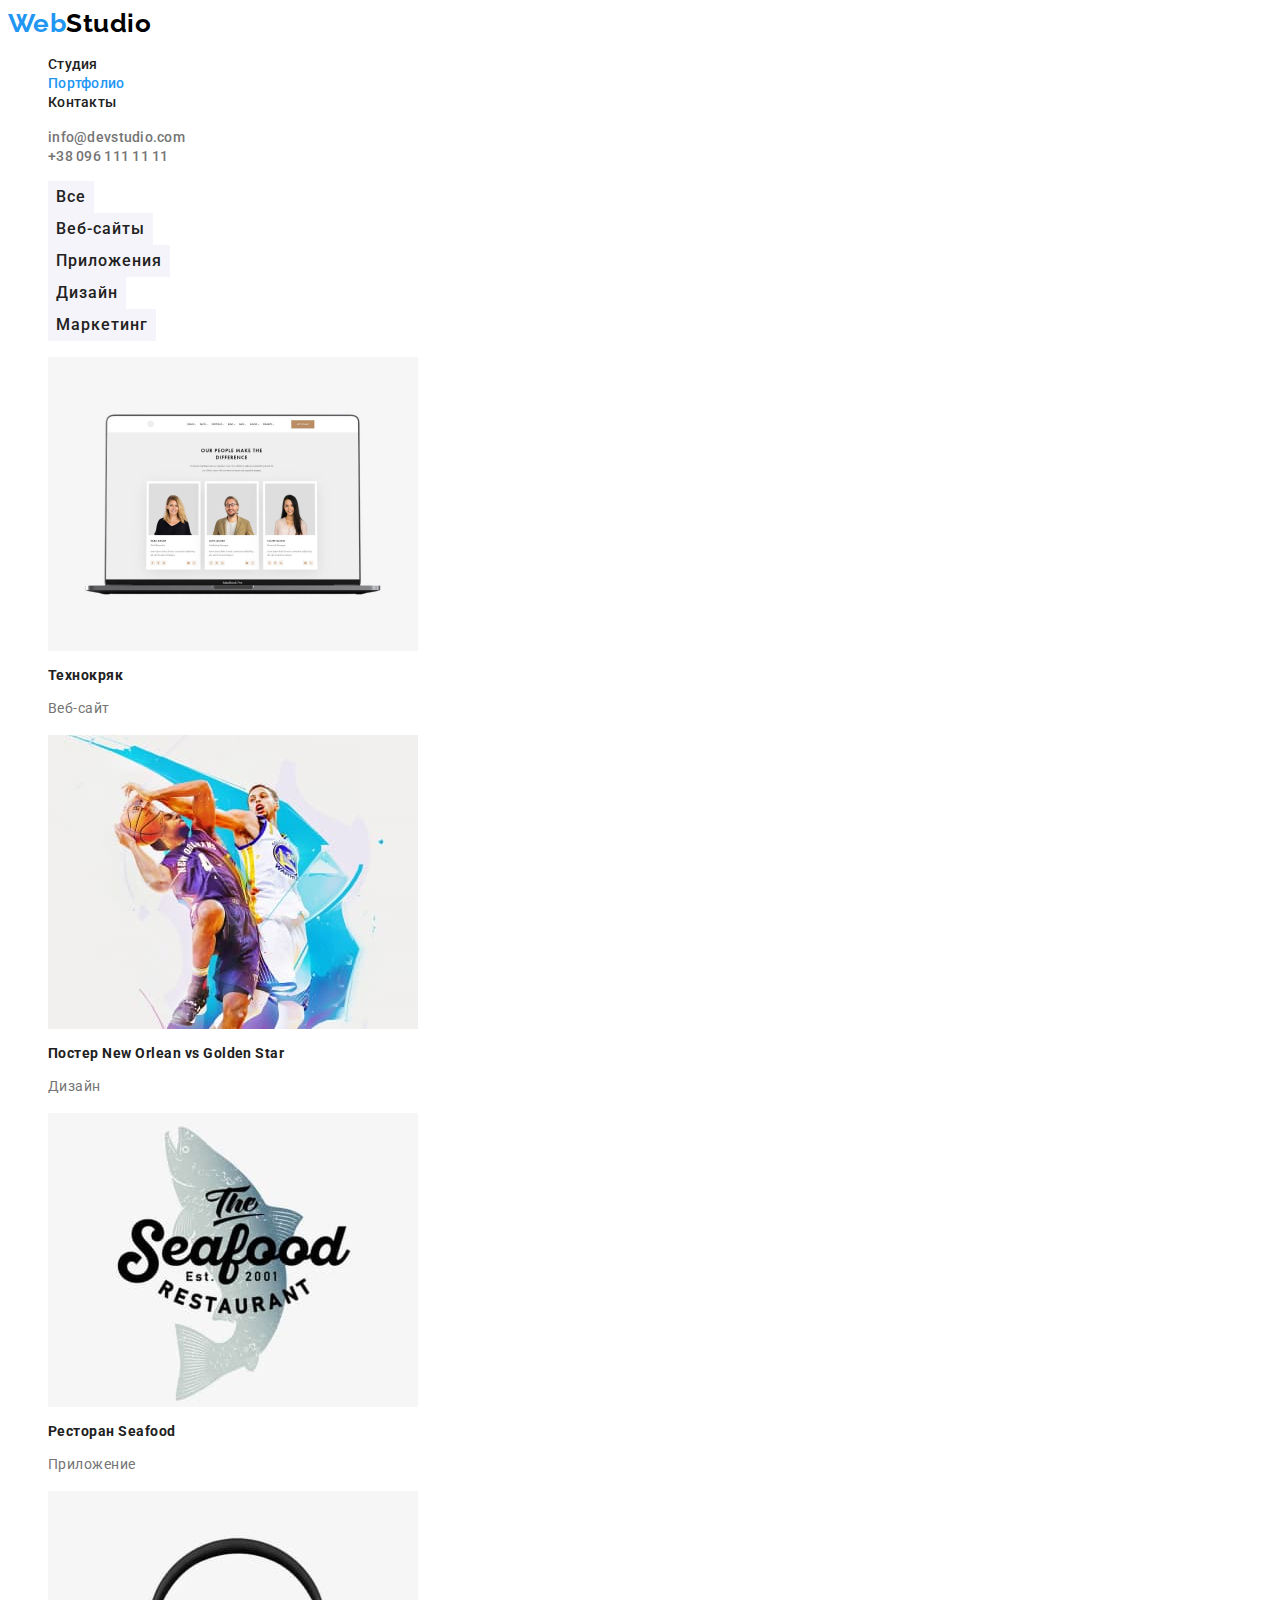
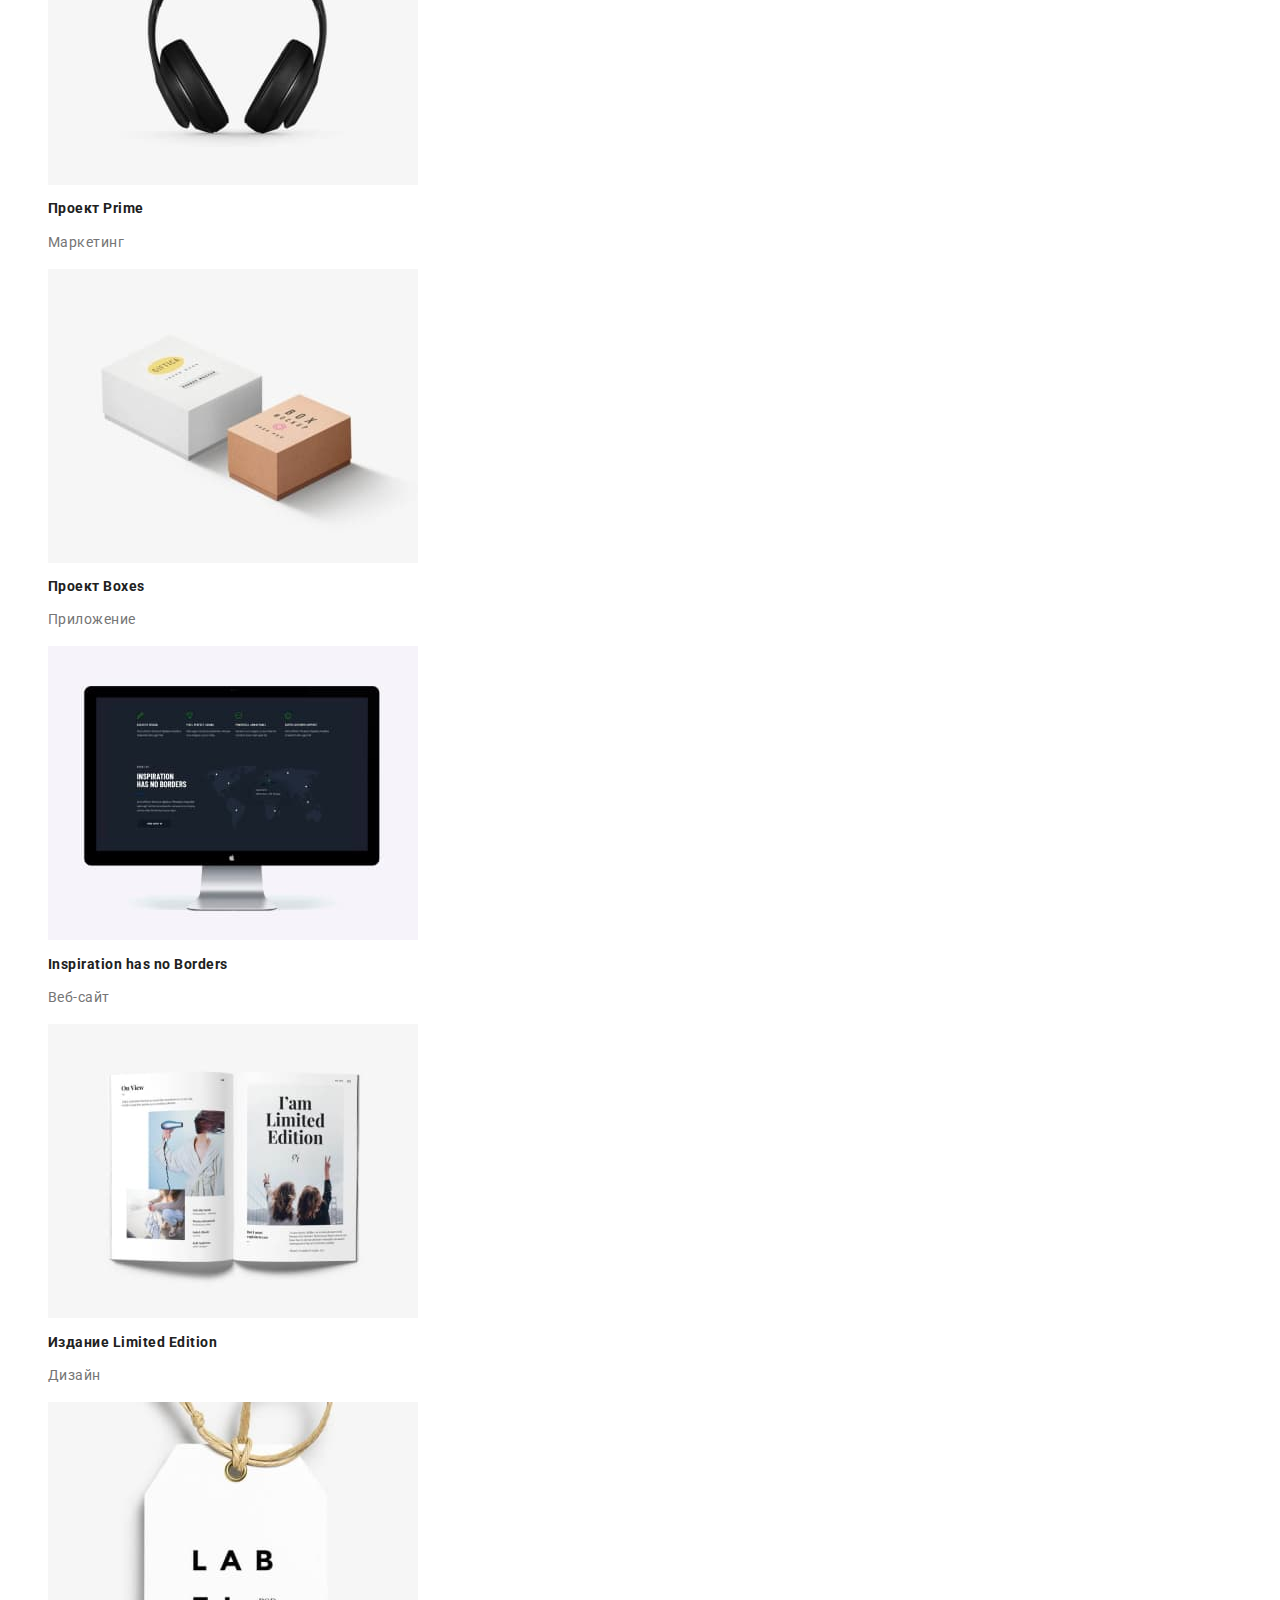
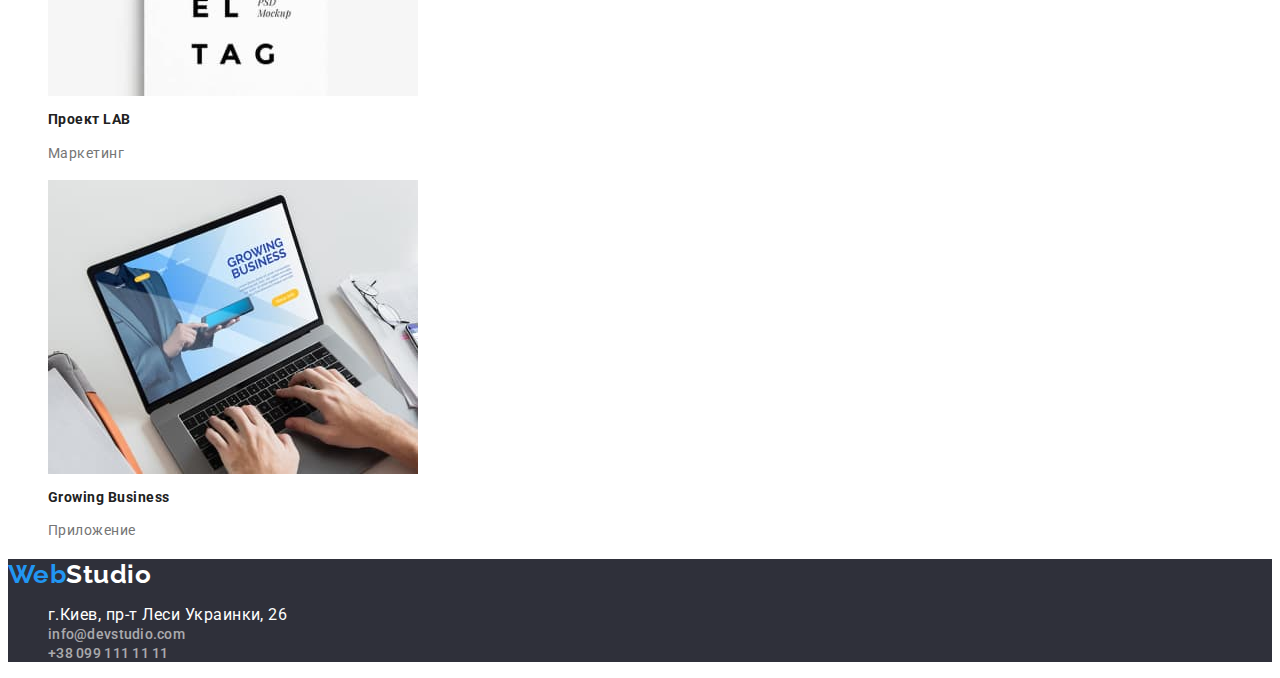
==== portfolio.html @ 6eadd0c4 "copy from hw2" ====
<!DOCTYPE html>
<html lang="en">
    <head>
        <meta charset="UTF-8">
        <meta http-equiv="X-UA-Compatible" content="IE=edge">
        <meta name="viewport" content="width=device-width, initial-scale=1.0">
        <title>Document</title>
        <link rel="preconnect" href="https://fonts.googleapis.com">
        <link rel="preconnect" href="https://fonts.gstatic.com" crossorigin>
        <link
            href="https://fonts.googleapis.com/css2?family=Raleway:wght@700&family=Roboto:wght@400;500;700;900&display=swap"
            rel="stylesheet">
        <link rel="stylesheet" href="./css/styles.css">
    </head>
    <body class="page">

        <header>
            <a href="" class="link logo"><span class="web">Web</span>Studio</a>
            <nav>
                <ul class="header-list list">
                    <li class="header-item"><a href="./index.html"
                            class="header-link link">Студия</a></li>
                    <li class="header-item"><a href="" class="header-link link
                            current-page-link">Портфолио</a></li>
                    <li class="header-item"><a href="" class="header-link link">Контакты</a></li>
                </ul>
            </nav>
            <ul class="list contacts-nav">
                <li> <a class="contacts-link link"
                        href="mailto:info@devstudio.com">info@devstudio.com</a>
                </li>
                <li><a class="contacts-link link" href="tel:+380961111111">+38
                        096
                        111 11 11</a></li>
            </ul>
        </header>
        <main>
            <section class="projects">
                <h1 class="visually-hidden">Проекты</h1>
                <ul class="list">
                    <li class="item projects-item">
                        <button type="button" class="button projects-button">Все</button></li>
                    <li class="item projects-item"><button type="button"
                            class="button projects-button">Веб-сайты</button></li>
                    <li class="item projects-item"><button type="button"
                            class="button projects-button">Приложения</button></li>
                    <li class="item projects-item"><button type="button"
                            class="button projects-button"> Дизайн</button></li>
                    <li class="item projects-item"><button type="button"
                            class="button projects-button">Маркетинг</button></li>
                </ul>
                <ul class="list">
                    <li class="item">
                        <a href="" class="link">
                            <img
                                src="./images/project1.jpg" alt="Сайт Технокряк"
                                class="projects-img" width="370">
                            <h2 class="projects-name-link section-subtitle">Технокряк</h2>
                            <p class="projects-type-link subtitle-text">Веб-сайт</p>
                        </a>

                    </li>
                    <li class="item">
                        <a href="" class="link">
                            <img
                                src="./images/project2.jpg" alt="Дизайн Постер
                                New Orlean vs
                                Golden Star"
                                class="projects-img" width="370">
                            <h2 class="projects-name-link section-subtitle">Постер
                                New Orlean vs
                                Golden Star</h2>
                            <p class="projects-type-link subtitle-text">Дизайн</p>
                        </a>
                    </li>
                    <li class="item">
                        <a href="" class="link"><img
                                src="./images/project3.jpg" alt="Ресторан
                                Seafood"
                                class="projects-img" width="370">
                            <h2 class="projects-name-link section-subtitle">Ресторан
                                Seafood</h2>
                            <p class="projects-type-link subtitle-text">Приложение</p>
                        </a>
                    </li>
                    <li class="item">
                        <a href="" class="link"><img
                                src="./images/project4.jpg" alt="Наушники,
                                проект Prime"
                                class="projects-img" width="370">
                            <h2 class="projects-name-link section-subtitle">Проект
                                Prime</h2>
                            <p class="projects-type-link subtitle-text">Маркетинг</p>
                        </a>
                    </li>
                    <li class="item">
                        <a href="" class="link"><img
                                src="./images/project5.jpg" alt="Boxes"
                                class="projects-img" width="370">
                            <h2 class="projects-name-link section-subtitle">Проект
                                Boxes</h2>
                            <p class="projects-type-link subtitle-text">Приложение</p>
                        </a>
                    </li>
                    <li class="item">
                        <a href="" class="link">
                            <img
                                src="./images/project6.jpg" alt="сайт
                                Inspiration has no
                                Borders"
                                class="projects-img" width="370">
                            <h2 class="projects-name-link section-subtitle">Inspiration
                                has no
                                Borders</h2>
                            <p class="projects-type-link subtitle-text">Веб-сайт</p>
                        </a>
                    </li>
                    <li class="item">
                        <a href="" class="link">
                            <img
                                src="./images/project7.jpg" alt="Издание Limited
                                Edition"
                                class="projects-img" width="370">
                            <h2 class="projects-name-link section-subtitle">Издание
                                Limited
                                Edition</h2>
                            <p class="projects-type-link subtitle-text">Дизайн</p>
                        </a>
                    </li>
                    <li class="item">
                        <a href="" class="link">
                            <img
                                src="./images/project8.jpg" alt="Lab El Tag mock
                                up"
                                class="projects-img" width="370">
                            <h2 class="projects-name-link section-subtitle">Проект
                                LAB</h2>
                            <p class="projects-type-link subtitle-text">Маркетинг</p>
                        </a>
                    </li>
                    <li class="item">
                        <a href="" class="link">
                            <img
                                src="./images/project9.jpg" alt="Приложение
                                Growing Business"
                                class="projects-img" width="370">
                            <h2 class="projects-name-link section-subtitle">Growing
                                Business</h2>
                            <p class="projects-type-link subtitle-text">Приложение</p>
                        </a>
                    </li>
                </ul>
            </section>
        </main>
        <footer class="footer">
            <a class="logo logo-white" href=""> <span class="web">Web</span>Studio</a>
            <address class="address">
                <ul class="list footer-list">
                    <li> г.Киев, пр-т Леси Украинки, 26</li>
                    <li><a class="contacts-link-white contacts-link link"
                            href="mailto:info@devstudio.com">info@devstudio.com</a></li>
                    <li><a class="contacts-link-white contacts-link link"
                            href="tel:+380991111111">+38
                            099 111
                            11 11</a></li>
                </ul>
            </address>
        </footer>
    </body>
</html>
---- css/styles.css ----
/* осовной цвет текста #212121;
    акцент #2196F3;
    цвет текста-2  #757575;
    белый #FFFFFF;
 */
:root {
  --primary-text-color: #212121;
  --secondary-text-color: #757575;
  --btn-color: #ffffff;
  --accent-color: #2196f3;
  --background-section-color: #2f303a;
}
.page {
  font-family: "Roboto", sans-serif;
  letter-spacing: 0.03em;

  color: var(--primary-text-color);
}
.list {
  list-style: none;
}
.link {
  text-decoration: none;
}
.visually-hidden {
  position: absolute;
  white-space: nowrap;
  width: 1px;
  height: 1px;
  overflow: hidden;
  border: 0;
  padding: 0;
  clip: rect(0 0 0 0);
  clip-path: inset(50%);
  margin: -1px;
}
/* Logo */
.logo {
  color: #000000;
  font-family: Raleway, sans-serif;
  font-weight: 700;
  font-size: 26px;
}
.web {
  color: var(--accent-color);
}
/* Site Nav */

.header-link {
  color: var(--primary-text-color);
  font-weight: 500;
  font-size: 14px;
  line-height: 1.14;
  letter-spacing: 0.02em;
}
.header-link:hover,
.header-link:focus {
  color: var(--accent-color);
}
/* Contacts Nav */
.contacts-link {
  color: var(--secondary-text-color);
  font-weight: 500;
  font-size: 14px;
  line-height: 1.14;
  letter-spacing: 0.02em;
}
.contacts-link:hover,
.contacts-link:focus {
  color: var(--accent-color);
}
/* Hero */
.hero {
  background-color: var(--background-section-color);
}
.hero-title {
  color: #ffffff;

  font-weight: 900;
  font-size: 44px;
  line-height: 1.36;
  text-align: center;
  letter-spacing: 0.06em;
  text-transform: uppercase;
}
.button {
  color: var(--btn-color);
  background-color: var(--accent-color);
  border-color: transparent;

  font-family: inherit;
  font-weight: 700;
  font-size: 16px;
  line-height: 1.87;
  letter-spacing: 0.06em;

  cursor: pointer;
}
/* section */
.section-title {
  font-weight: 700;
  font-size: 36px;
  line-height: 1.16;
}
.section-subtitle {
  font-weight: 700;
  font-size: 14px;
  line-height: 1.16;
}
.subtitle-text {
  font-size: 14px;
  line-height: 1.71;
  color: var(--secondary-text-color);
}

/* FEATURES */

/* ADVANTAGES */
.advantages-descr {
  text-transform: uppercase;
}

/* TEAM */

.team {
  background-color: #f5f4fa;
}

/* Footer */
.footer {
  background-color: var(--background-section-color);
  color: #ffffff;
}
.logo-white {
  color: #ffffff;
  text-decoration: none;
}
.address {
  font-style: normal;
}
.contacts-link-white {
  color: rgba(255, 255, 255, 0.6);
}
/* Projects */
.current-page-link {
  color: var(--accent-color);
}
.projects-button {
  background-color: #f5f4fa;
  color: var(--primary-text-color);
  font-weight: 500;
  line-height: 1.63;
}
.projects-button:hover,
.projects-button:focus {
  background-color: var(--accent-color);
  color: var(--btn-color);
}
.projects-name-link {
  color: var(--primary-text-color);
}
.projects-name-link:hover,
.projects-name-link:focus {
  color: var(--accent-color);
}
.projects-type-link {
  color: var(--secondary-text-color);
}
.projects-type-link:hover,
.projects-type-link:focus {
  color: var(--accent-color);
}
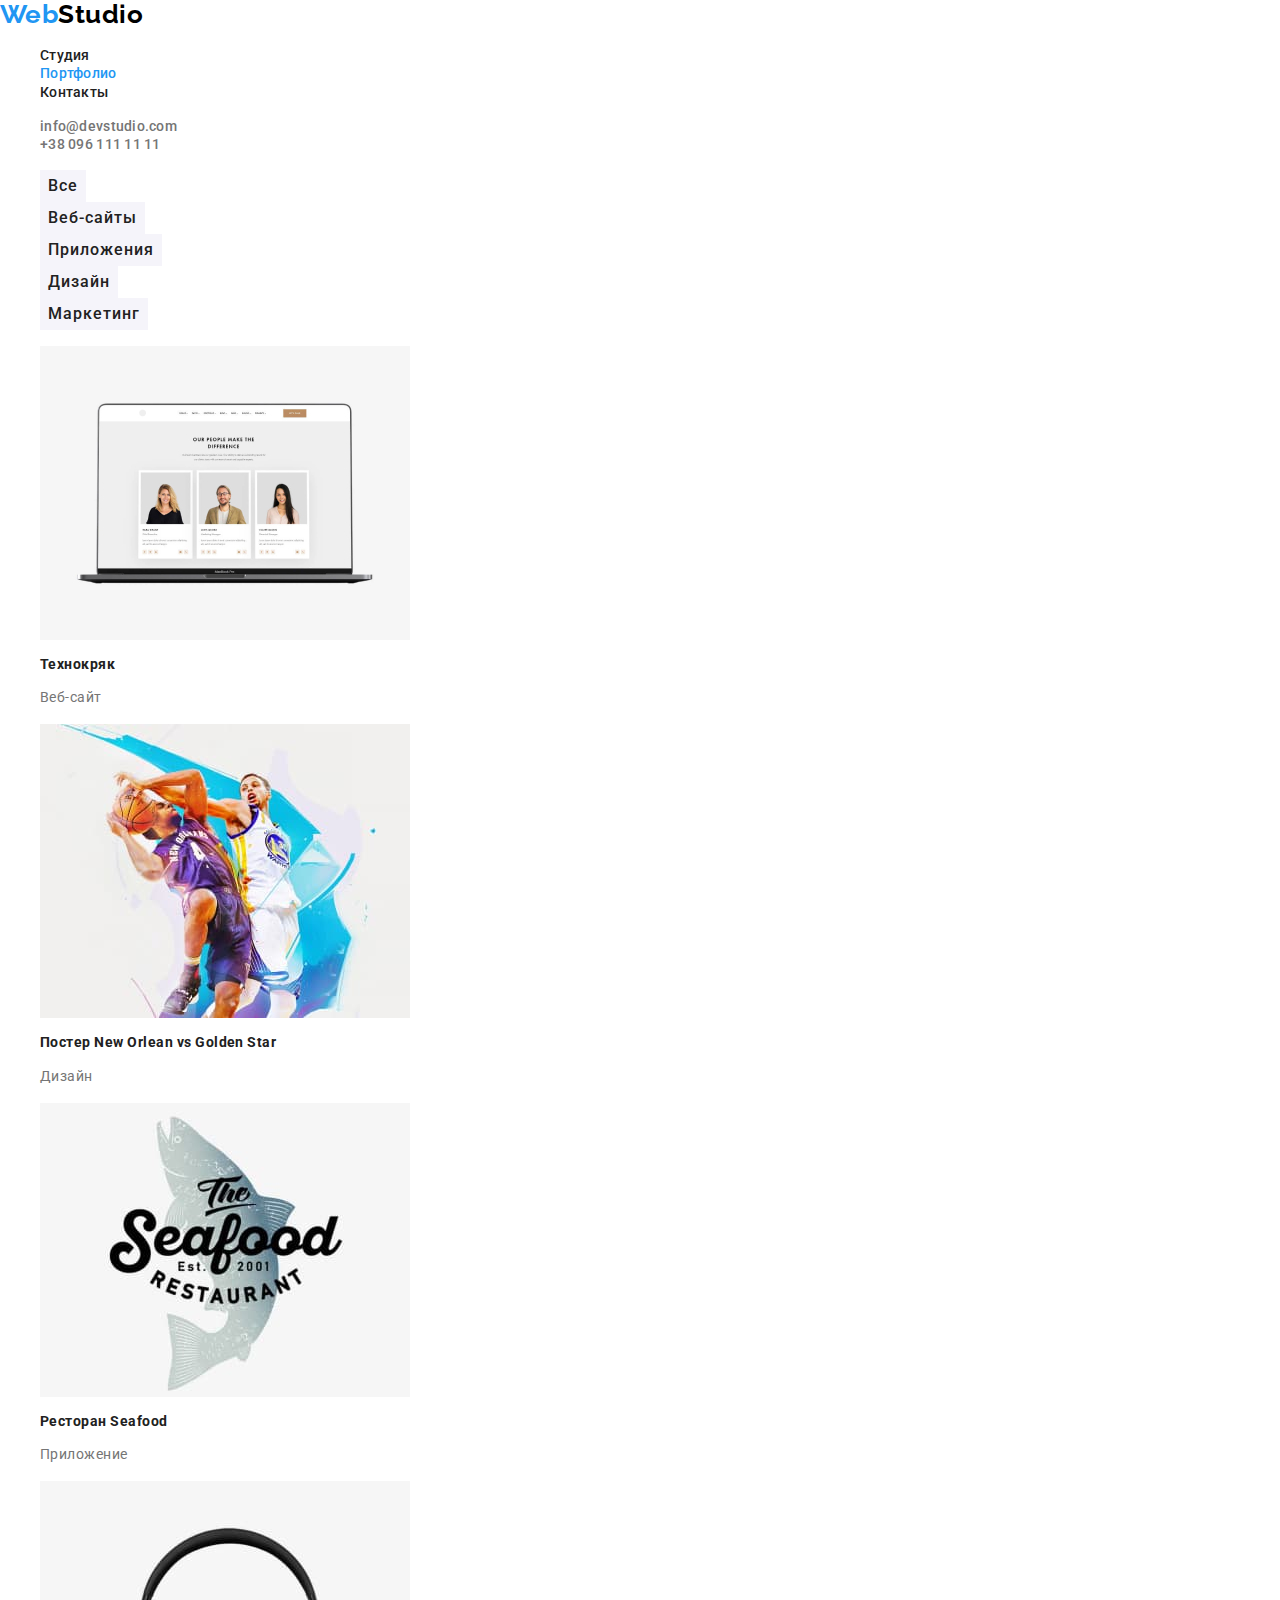
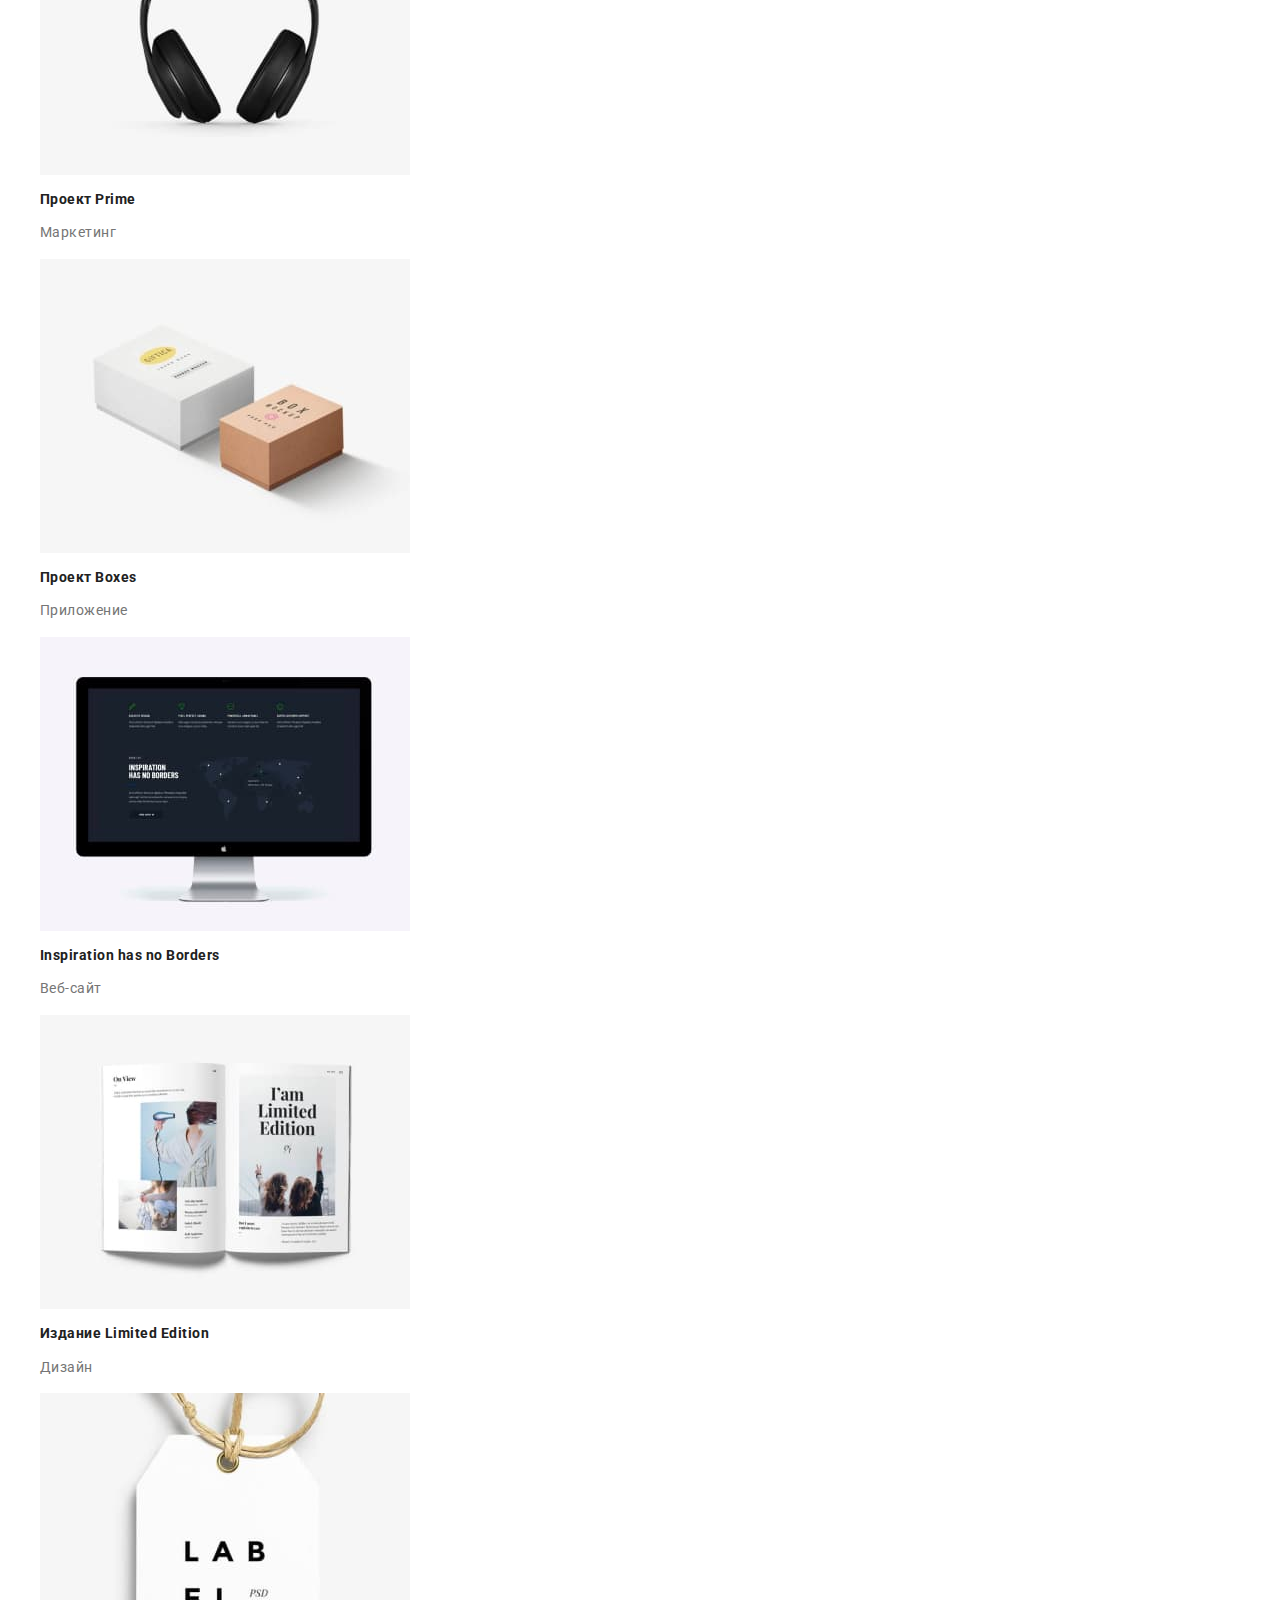
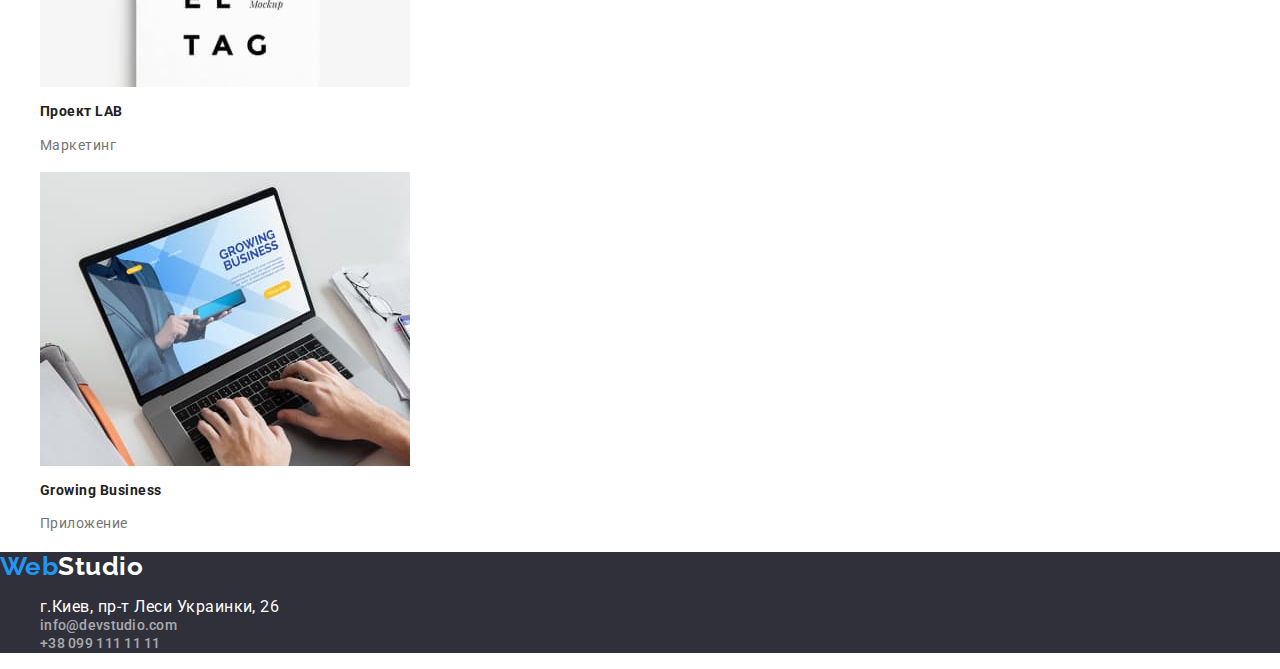
==== commit 0859cd71: "modern-normalize added" ====
--- a/portfolio.html
+++ b/portfolio.html
@@ -10,6 +10,8 @@
         <link
             href="https://fonts.googleapis.com/css2?family=Raleway:wght@700&family=Roboto:wght@400;500;700;900&display=swap"
             rel="stylesheet">
+        <link rel="stylesheet"
+            href="https://cdnjs.cloudflare.com/ajax/libs/modern-normalize/1.1.0/modern-normalize.min.css">
         <link rel="stylesheet" href="./css/styles.css">
     </head>
     <body class="page">
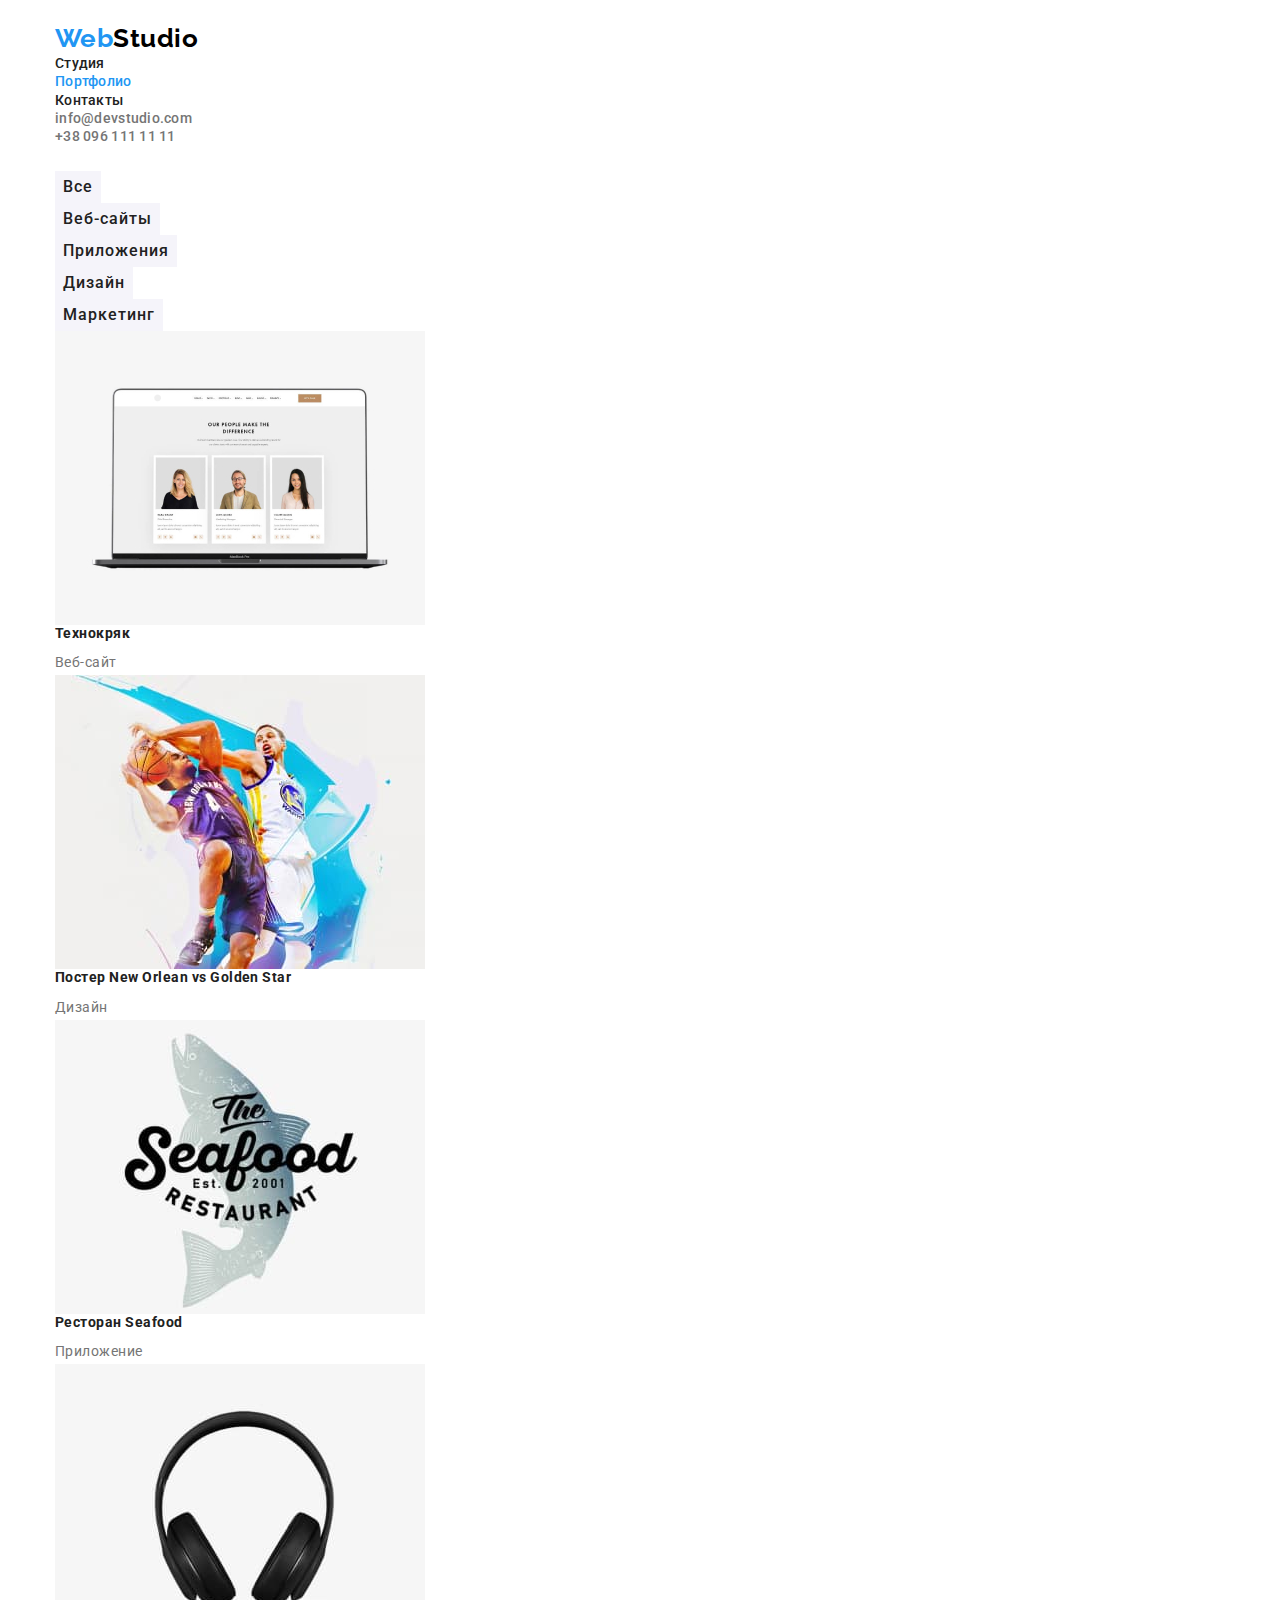
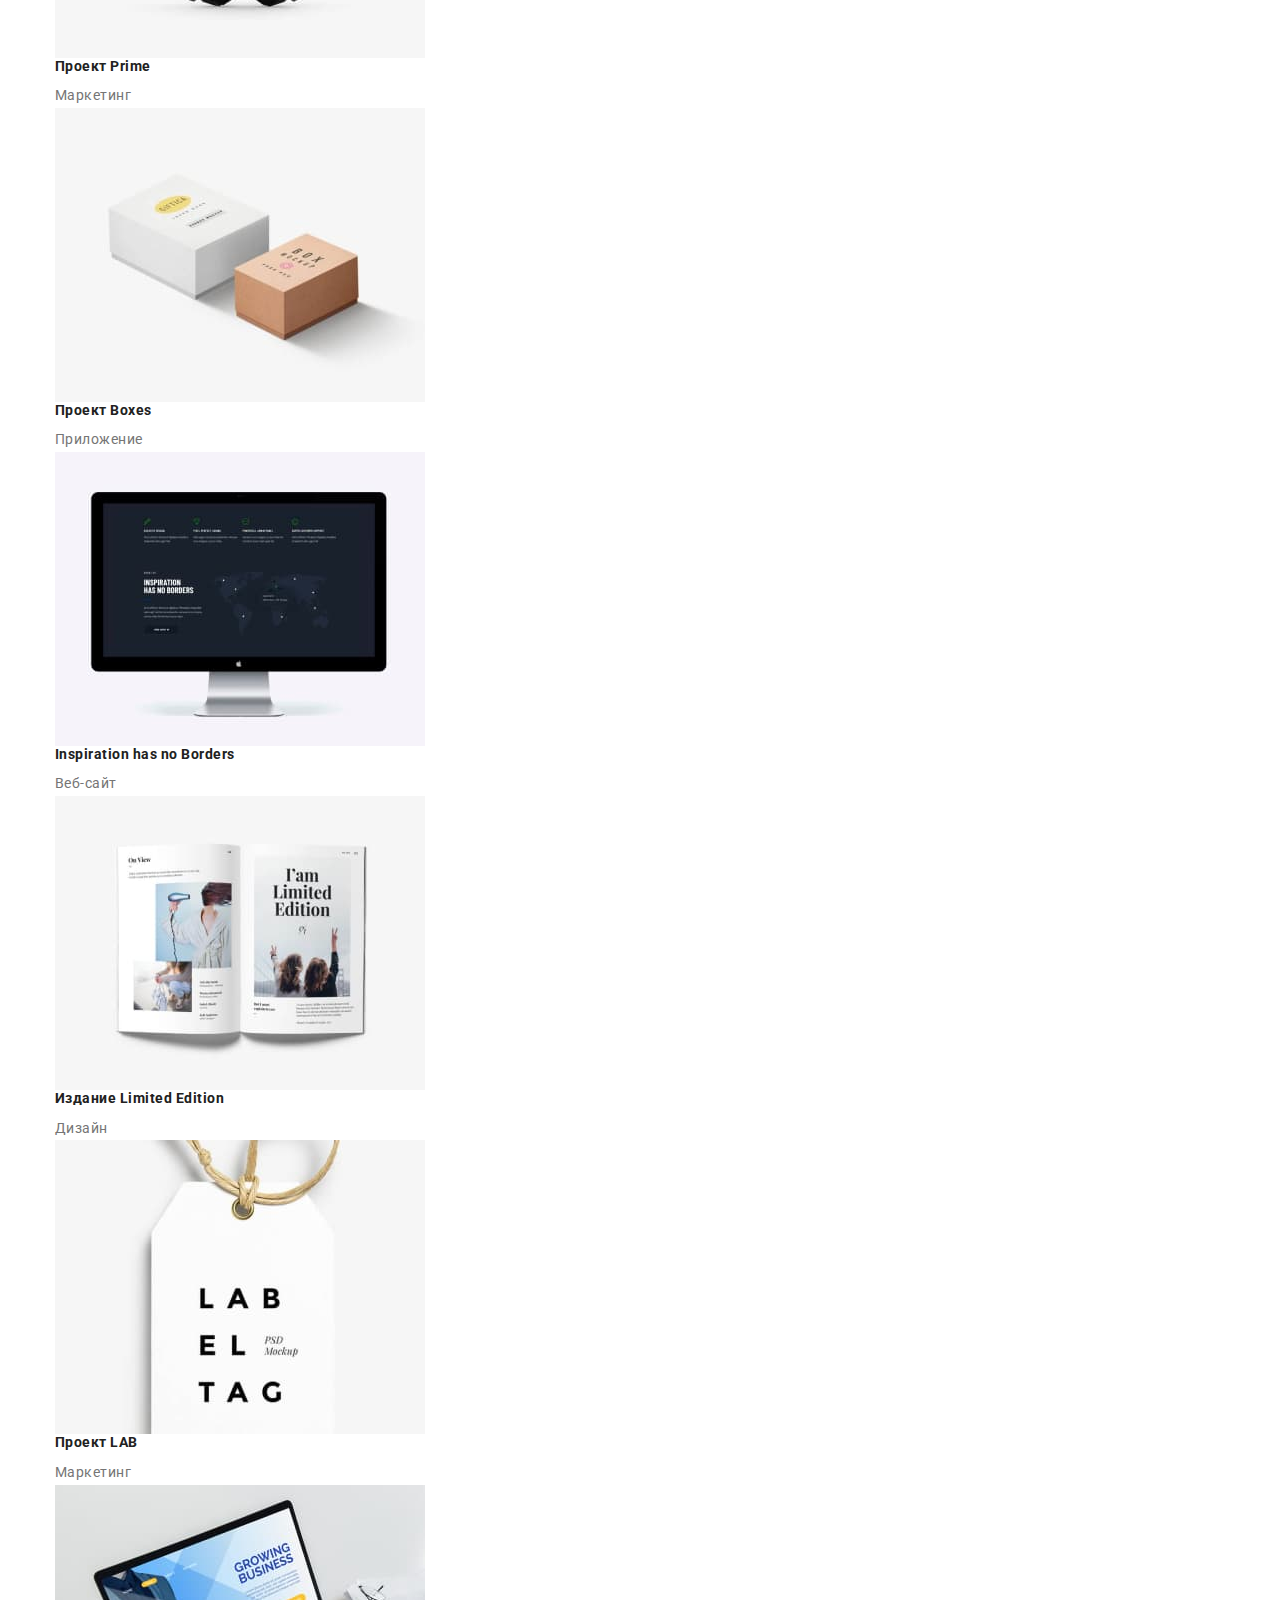
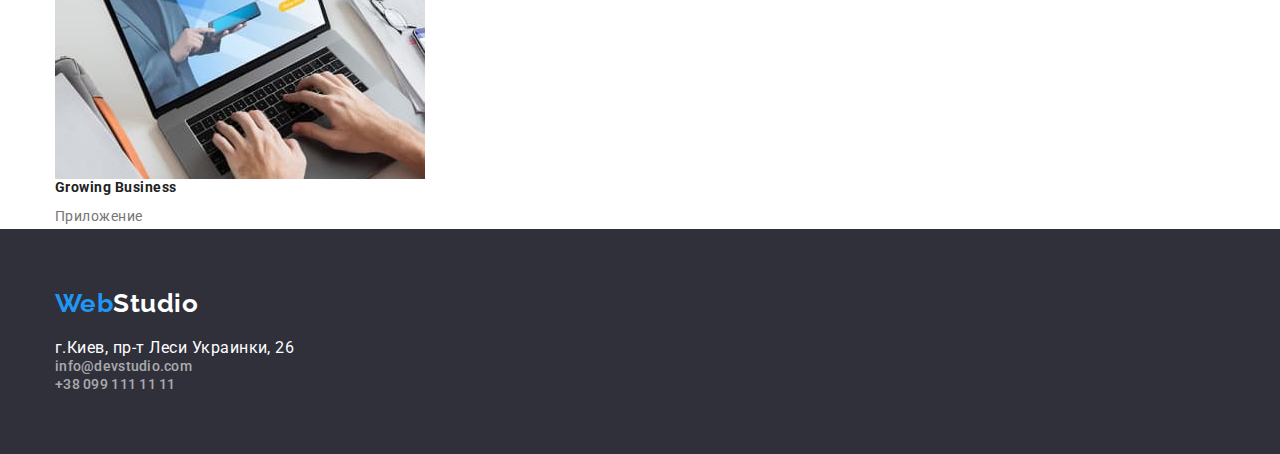
==== commit 3b3cc72c: "margins and paddings added" ====
--- a/portfolio.html
+++ b/portfolio.html
@@ -16,157 +16,170 @@
     </head>
     <body class="page">
 
-        <header>
-            <a href="" class="link logo"><span class="web">Web</span>Studio</a>
-            <nav>
-                <ul class="header-list list">
-                    <li class="header-item"><a href="./index.html"
-                            class="header-link link">Студия</a></li>
-                    <li class="header-item"><a href="" class="header-link link
-                            current-page-link">Портфолио</a></li>
-                    <li class="header-item"><a href="" class="header-link link">Контакты</a></li>
+        <header class="header">
+            <div class="container">
+                <a href="" class="link logo"><span class="web">Web</span>Studio</a>
+                <nav>
+                    <ul class="header-list list">
+                        <li class="header-item"><a href="./index.html"
+                                class="header-link link">Студия</a></li>
+                        <li class="header-item"><a href="" class="header-link
+                                link
+                                current-page-link">Портфолио</a></li>
+                        <li class="header-item"><a href="" class="header-link
+                                link">Контакты</a></li>
+                    </ul>
+                </nav>
+                <ul class="list contacts-nav">
+                    <li> <a class="contacts-link link"
+                            href="mailto:info@devstudio.com">info@devstudio.com</a>
+                    </li>
+                    <li><a class="contacts-link link" href="tel:+380961111111">+38
+                            096
+                            111 11 11</a></li>
                 </ul>
-            </nav>
-            <ul class="list contacts-nav">
-                <li> <a class="contacts-link link"
-                        href="mailto:info@devstudio.com">info@devstudio.com</a>
-                </li>
-                <li><a class="contacts-link link" href="tel:+380961111111">+38
-                        096
-                        111 11 11</a></li>
-            </ul>
+            </div>
         </header>
         <main>
             <section class="projects">
-                <h1 class="visually-hidden">Проекты</h1>
-                <ul class="list">
-                    <li class="item projects-item">
-                        <button type="button" class="button projects-button">Все</button></li>
-                    <li class="item projects-item"><button type="button"
-                            class="button projects-button">Веб-сайты</button></li>
-                    <li class="item projects-item"><button type="button"
-                            class="button projects-button">Приложения</button></li>
-                    <li class="item projects-item"><button type="button"
-                            class="button projects-button"> Дизайн</button></li>
-                    <li class="item projects-item"><button type="button"
-                            class="button projects-button">Маркетинг</button></li>
-                </ul>
-                <ul class="list">
-                    <li class="item">
-                        <a href="" class="link">
-                            <img
-                                src="./images/project1.jpg" alt="Сайт Технокряк"
-                                class="projects-img" width="370">
-                            <h2 class="projects-name-link section-subtitle">Технокряк</h2>
-                            <p class="projects-type-link subtitle-text">Веб-сайт</p>
-                        </a>
+                <div class="container">
+                    <h1 class="visually-hidden">Проекты</h1>
+                    <ul class="list">
+                        <li class="item projects-item">
+                            <button type="button" class="button
+                                projects-button">Все</button></li>
+                        <li class="item projects-item"><button type="button"
+                                class="button projects-button">Веб-сайты</button></li>
+                        <li class="item projects-item"><button type="button"
+                                class="button projects-button">Приложения</button></li>
+                        <li class="item projects-item"><button type="button"
+                                class="button projects-button"> Дизайн</button></li>
+                        <li class="item projects-item"><button type="button"
+                                class="button projects-button">Маркетинг</button></li>
+                    </ul>
+                    <ul class="list">
+                        <li class="item">
+                            <a href="" class="link">
+                                <img
+                                    src="./images/project1.jpg" alt="Сайт
+                                    Технокряк"
+                                    class="projects-img" width="370">
+                                <h2 class="projects-name-link section-subtitle">Технокряк</h2>
+                                <p class="projects-type-link subtitle-text">Веб-сайт</p>
+                            </a>
 
-                    </li>
-                    <li class="item">
-                        <a href="" class="link">
-                            <img
-                                src="./images/project2.jpg" alt="Дизайн Постер
-                                New Orlean vs
-                                Golden Star"
-                                class="projects-img" width="370">
-                            <h2 class="projects-name-link section-subtitle">Постер
-                                New Orlean vs
-                                Golden Star</h2>
-                            <p class="projects-type-link subtitle-text">Дизайн</p>
-                        </a>
-                    </li>
-                    <li class="item">
-                        <a href="" class="link"><img
-                                src="./images/project3.jpg" alt="Ресторан
-                                Seafood"
-                                class="projects-img" width="370">
-                            <h2 class="projects-name-link section-subtitle">Ресторан
-                                Seafood</h2>
-                            <p class="projects-type-link subtitle-text">Приложение</p>
-                        </a>
-                    </li>
-                    <li class="item">
-                        <a href="" class="link"><img
-                                src="./images/project4.jpg" alt="Наушники,
-                                проект Prime"
-                                class="projects-img" width="370">
-                            <h2 class="projects-name-link section-subtitle">Проект
-                                Prime</h2>
-                            <p class="projects-type-link subtitle-text">Маркетинг</p>
-                        </a>
-                    </li>
-                    <li class="item">
-                        <a href="" class="link"><img
-                                src="./images/project5.jpg" alt="Boxes"
-                                class="projects-img" width="370">
-                            <h2 class="projects-name-link section-subtitle">Проект
-                                Boxes</h2>
-                            <p class="projects-type-link subtitle-text">Приложение</p>
-                        </a>
-                    </li>
-                    <li class="item">
-                        <a href="" class="link">
-                            <img
-                                src="./images/project6.jpg" alt="сайт
-                                Inspiration has no
-                                Borders"
-                                class="projects-img" width="370">
-                            <h2 class="projects-name-link section-subtitle">Inspiration
-                                has no
-                                Borders</h2>
-                            <p class="projects-type-link subtitle-text">Веб-сайт</p>
-                        </a>
-                    </li>
-                    <li class="item">
-                        <a href="" class="link">
-                            <img
-                                src="./images/project7.jpg" alt="Издание Limited
-                                Edition"
-                                class="projects-img" width="370">
-                            <h2 class="projects-name-link section-subtitle">Издание
-                                Limited
-                                Edition</h2>
-                            <p class="projects-type-link subtitle-text">Дизайн</p>
-                        </a>
-                    </li>
-                    <li class="item">
-                        <a href="" class="link">
-                            <img
-                                src="./images/project8.jpg" alt="Lab El Tag mock
-                                up"
-                                class="projects-img" width="370">
-                            <h2 class="projects-name-link section-subtitle">Проект
-                                LAB</h2>
-                            <p class="projects-type-link subtitle-text">Маркетинг</p>
-                        </a>
-                    </li>
-                    <li class="item">
-                        <a href="" class="link">
-                            <img
-                                src="./images/project9.jpg" alt="Приложение
-                                Growing Business"
-                                class="projects-img" width="370">
-                            <h2 class="projects-name-link section-subtitle">Growing
-                                Business</h2>
-                            <p class="projects-type-link subtitle-text">Приложение</p>
-                        </a>
-                    </li>
-                </ul>
+                        </li>
+                        <li class="item">
+                            <a href="" class="link">
+                                <img
+                                    src="./images/project2.jpg" alt="Дизайн
+                                    Постер
+                                    New Orlean vs
+                                    Golden Star"
+                                    class="projects-img" width="370">
+                                <h2 class="projects-name-link section-subtitle">Постер
+                                    New Orlean vs
+                                    Golden Star</h2>
+                                <p class="projects-type-link subtitle-text">Дизайн</p>
+                            </a>
+                        </li>
+                        <li class="item">
+                            <a href="" class="link"><img
+                                    src="./images/project3.jpg" alt="Ресторан
+                                    Seafood"
+                                    class="projects-img" width="370">
+                                <h2 class="projects-name-link section-subtitle">Ресторан
+                                    Seafood</h2>
+                                <p class="projects-type-link subtitle-text">Приложение</p>
+                            </a>
+                        </li>
+                        <li class="item">
+                            <a href="" class="link"><img
+                                    src="./images/project4.jpg" alt="Наушники,
+                                    проект Prime"
+                                    class="projects-img" width="370">
+                                <h2 class="projects-name-link section-subtitle">Проект
+                                    Prime</h2>
+                                <p class="projects-type-link subtitle-text">Маркетинг</p>
+                            </a>
+                        </li>
+                        <li class="item">
+                            <a href="" class="link"><img
+                                    src="./images/project5.jpg" alt="Boxes"
+                                    class="projects-img" width="370">
+                                <h2 class="projects-name-link section-subtitle">Проект
+                                    Boxes</h2>
+                                <p class="projects-type-link subtitle-text">Приложение</p>
+                            </a>
+                        </li>
+                        <li class="item">
+                            <a href="" class="link">
+                                <img
+                                    src="./images/project6.jpg" alt="сайт
+                                    Inspiration has no
+                                    Borders"
+                                    class="projects-img" width="370">
+                                <h2 class="projects-name-link section-subtitle">Inspiration
+                                    has no
+                                    Borders</h2>
+                                <p class="projects-type-link subtitle-text">Веб-сайт</p>
+                            </a>
+                        </li>
+                        <li class="item">
+                            <a href="" class="link">
+                                <img
+                                    src="./images/project7.jpg" alt="Издание
+                                    Limited
+                                    Edition"
+                                    class="projects-img" width="370">
+                                <h2 class="projects-name-link section-subtitle">Издание
+                                    Limited
+                                    Edition</h2>
+                                <p class="projects-type-link subtitle-text">Дизайн</p>
+                            </a>
+                        </li>
+                        <li class="item">
+                            <a href="" class="link">
+                                <img
+                                    src="./images/project8.jpg" alt="Lab El Tag
+                                    mock
+                                    up"
+                                    class="projects-img" width="370">
+                                <h2 class="projects-name-link section-subtitle">Проект
+                                    LAB</h2>
+                                <p class="projects-type-link subtitle-text">Маркетинг</p>
+                            </a>
+                        </li>
+                        <li class="item">
+                            <a href="" class="link">
+                                <img
+                                    src="./images/project9.jpg" alt="Приложение
+                                    Growing Business"
+                                    class="projects-img" width="370">
+                                <h2 class="projects-name-link section-subtitle">Growing
+                                    Business</h2>
+                                <p class="projects-type-link subtitle-text">Приложение</p>
+                            </a>
+                        </li>
+                    </ul>
+                </div>
             </section>
         </main>
         <footer class="footer">
-            <a class="logo logo-white" href=""> <span class="web">Web</span>Studio</a>
-            <address class="address">
-                <ul class="list footer-list">
-                    <li> г.Киев, пр-т Леси Украинки, 26</li>
-                    <li><a class="contacts-link-white contacts-link link"
-                            href="mailto:info@devstudio.com">info@devstudio.com</a></li>
-                    <li><a class="contacts-link-white contacts-link link"
-                            href="tel:+380991111111">+38
-                            099 111
-                            11 11</a></li>
-                </ul>
-            </address>
+            <div class="container">
+                <a class="logo logo-white" href=""> <span class="web">Web</span>Studio</a>
+                <address class="address">
+                    <ul class="list footer-list">
+                        <li> г.Киев, пр-т Леси Украинки, 26</li>
+                        <li><a class="contacts-link-white contacts-link link"
+                                href="mailto:info@devstudio.com">info@devstudio.com</a></li>
+                        <li><a class="contacts-link-white contacts-link link"
+                                href="tel:+380991111111">+38
+                                099 111
+                                11 11</a></li>
+                    </ul>
+                </address>
+            </div>
         </footer>
     </body>
 </html>--- a/css/styles.css
+++ b/css/styles.css
@@ -16,6 +16,29 @@
 
   color: var(--primary-text-color);
 }
+p,
+h1,
+h2,
+h3,
+h4,
+h5,
+h6 {
+  margin: 0;
+}
+ul {
+  margin: 0;
+  padding: 0;
+}
+img {
+  display: block;
+}
+.container {
+  width: 1200px;
+  padding-right: 15px;
+  padding-left: 15px;
+  margin: 0 auto;
+  /* outline: 2px solid tomato; */
+}
 .list {
   list-style: none;
 }
@@ -34,12 +57,19 @@
   clip-path: inset(50%);
   margin: -1px;
 }
+/* HEADER */
+.header {
+  padding-top: 24px;
+  padding-bottom: 25px;
+}
 /* Logo */
 .logo {
   color: #000000;
   font-family: Raleway, sans-serif;
   font-weight: 700;
   font-size: 26px;
+
+  /* padding-left: 215px; */
 }
 .web {
   color: var(--accent-color);
@@ -72,6 +102,10 @@
 /* Hero */
 .hero {
   background-color: var(--background-section-color);
+  text-align: center;
+
+  padding-top: 200px;
+  padding-bottom: 200px;
 }
 .hero-title {
   color: #ffffff;
@@ -82,6 +116,8 @@
   text-align: center;
   letter-spacing: 0.06em;
   text-transform: uppercase;
+
+  margin-bottom: 30px;
 }
 .button {
   color: var(--btn-color);
@@ -97,6 +133,9 @@
   cursor: pointer;
 }
 /* section */
+.section {
+  padding-bottom: 94px;
+}
 .section-title {
   font-weight: 700;
   font-size: 36px;
@@ -106,6 +145,7 @@
   font-weight: 700;
   font-size: 14px;
   line-height: 1.16;
+  padding-bottom: 10px;
 }
 .subtitle-text {
   font-size: 14px;
@@ -114,8 +154,14 @@
 }
 
 /* FEATURES */
+.features-title {
+  margin-bottom: 50px;
+}
 
 /* ADVANTAGES */
+.advantages {
+  padding-top: 94px;
+}
 .advantages-descr {
   text-transform: uppercase;
 }
@@ -125,21 +171,41 @@
 .team {
   background-color: #f5f4fa;
 }
+.team-title {
+  padding-top: 94px;
+  padding-bottom: 50px;
+}
+.team-container {
+  background-color: #fff;
+  width: 270px;
+  padding-top: 30px;
+  padding-bottom: 30px;
+}
 
 /* Footer */
 .footer {
+  padding-top: 60px;
+  padding-bottom: 60px;
   background-color: var(--background-section-color);
   color: #ffffff;
 }
 .logo-white {
+  display: inline-block;
   color: #ffffff;
   text-decoration: none;
+
+  margin-bottom: 20px;
 }
 .address {
   font-style: normal;
 }
+.address-item {
+  padding-bottom: 9px;
+}
 .contacts-link-white {
   color: rgba(255, 255, 255, 0.6);
+
+  padding-bottom: 9px;
 }
 /* Projects */
 .current-page-link {
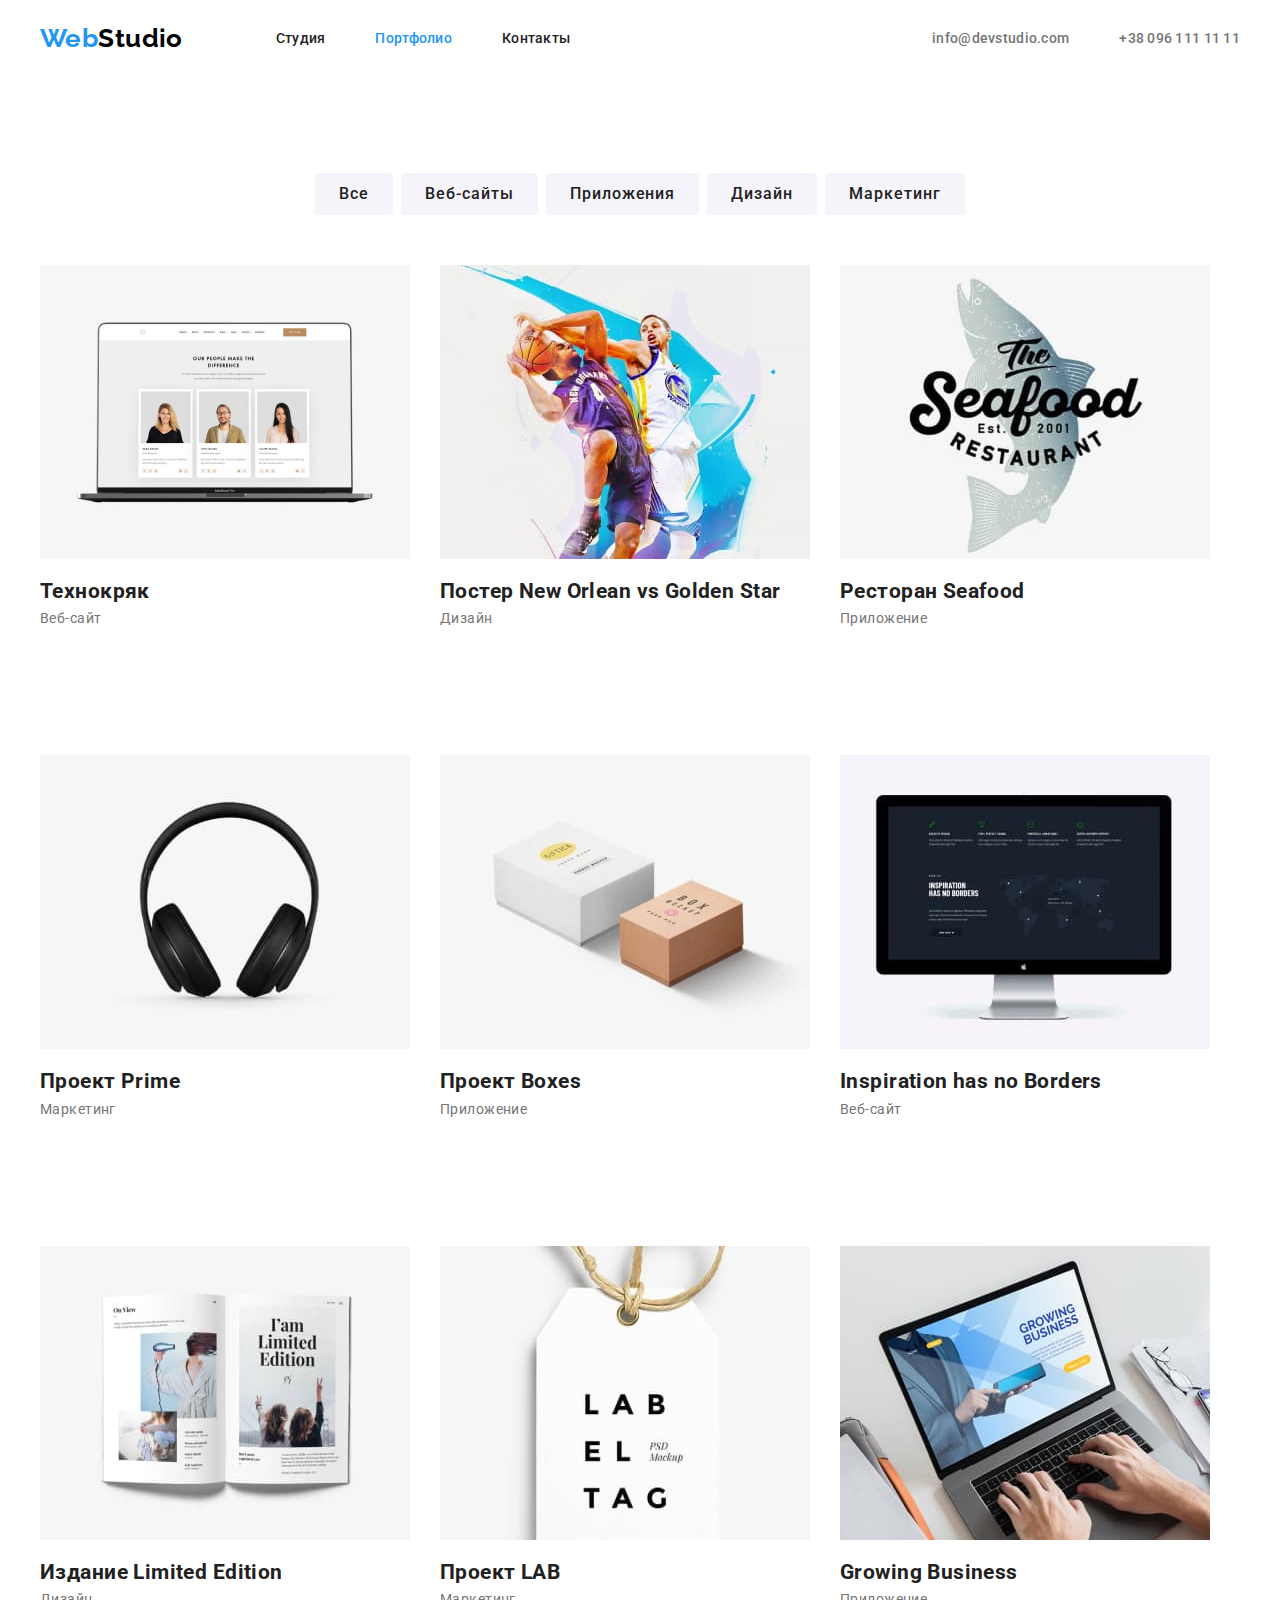
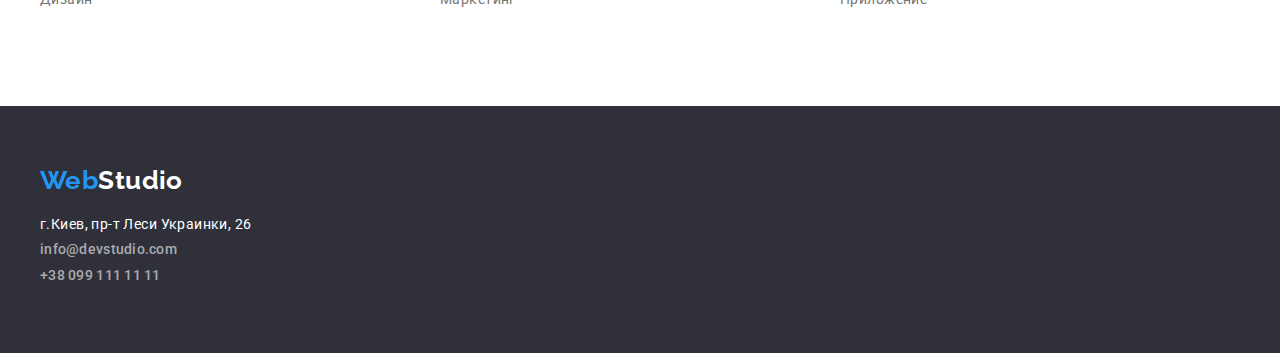
==== commit 36c23aea: "portfolio finished" ====
--- a/portfolio.html
+++ b/portfolio.html
@@ -5,36 +5,36 @@
         <meta http-equiv="X-UA-Compatible" content="IE=edge">
         <meta name="viewport" content="width=device-width, initial-scale=1.0">
         <title>Document</title>
+        <link rel="stylesheet"
+            href="https://cdnjs.cloudflare.com/ajax/libs/modern-normalize/1.1.0/modern-normalize.min.css">
         <link rel="preconnect" href="https://fonts.googleapis.com">
         <link rel="preconnect" href="https://fonts.gstatic.com" crossorigin>
         <link
             href="https://fonts.googleapis.com/css2?family=Raleway:wght@700&family=Roboto:wght@400;500;700;900&display=swap"
             rel="stylesheet">
-        <link rel="stylesheet"
-            href="https://cdnjs.cloudflare.com/ajax/libs/modern-normalize/1.1.0/modern-normalize.min.css">
         <link rel="stylesheet" href="./css/styles.css">
     </head>
     <body class="page">
 
         <header class="header">
-            <div class="container">
-                <a href="" class="link logo"><span class="web">Web</span>Studio</a>
-                <nav>
+            <div class="container header-container">
+                <nav class="site-nav header-wrap">
+                    <a class="link logo" href=""> <span class="web">Web</span>Studio</a>
                     <ul class="header-list list">
-                        <li class="header-item"><a href="./index.html"
-                                class="header-link link">Студия</a></li>
-                        <li class="header-item"><a href="" class="header-link
-                                link
-                                current-page-link">Портфолио</a></li>
-                        <li class="header-item"><a href="" class="header-link
-                                link">Контакты</a></li>
+                        <li class="header-item"> <a class="header-link link"
+                                href="./index.html">Студия</a></li>
+                        <li class="header-item"> <a class="header-link link
+                                current-page-link"
+                                href=""> Портфолио</a></li>
+                        <li class="header-item"> <a class="header-link link"
+                                href=""> Контакты</a></li>
                     </ul>
                 </nav>
                 <ul class="list contacts-nav">
-                    <li> <a class="contacts-link link"
-                            href="mailto:info@devstudio.com">info@devstudio.com</a>
-                    </li>
-                    <li><a class="contacts-link link" href="tel:+380961111111">+38
+                    <li class="contacts-item"> <a class="contacts-link link"
+                            href="mailto:info@devstudio.com">info@devstudio.com</a></li>
+                    <li class="contacts-item"> <a class="contacts-link link"
+                            href="tel:+380961111111">+38
                             096
                             111 11 11</a></li>
                 </ul>
@@ -44,7 +44,7 @@
             <section class="projects">
                 <div class="container">
                     <h1 class="visually-hidden">Проекты</h1>
-                    <ul class="list">
+                    <ul class="list projects-list">
                         <li class="item projects-item">
                             <button type="button" class="button
                                 projects-button">Все</button></li>
@@ -57,8 +57,8 @@
                         <li class="item projects-item"><button type="button"
                                 class="button projects-button">Маркетинг</button></li>
                     </ul>
-                    <ul class="list">
-                        <li class="item">
+                    <ul class="list projects-wrap">
+                        <li class="item projects-item-wrap">
                             <a href="" class="link">
                                 <img
                                     src="./images/project1.jpg" alt="Сайт
@@ -69,7 +69,7 @@
                             </a>
 
                         </li>
-                        <li class="item">
+                        <li class="item projects-item-wrap">
                             <a href="" class="link">
                                 <img
                                     src="./images/project2.jpg" alt="Дизайн
@@ -83,7 +83,7 @@
                                 <p class="projects-type-link subtitle-text">Дизайн</p>
                             </a>
                         </li>
-                        <li class="item">
+                        <li class="item projects-item-wrap">
                             <a href="" class="link"><img
                                     src="./images/project3.jpg" alt="Ресторан
                                     Seafood"
@@ -93,7 +93,7 @@
                                 <p class="projects-type-link subtitle-text">Приложение</p>
                             </a>
                         </li>
-                        <li class="item">
+                        <li class="item projects-item-wrap">
                             <a href="" class="link"><img
                                     src="./images/project4.jpg" alt="Наушники,
                                     проект Prime"
@@ -103,7 +103,7 @@
                                 <p class="projects-type-link subtitle-text">Маркетинг</p>
                             </a>
                         </li>
-                        <li class="item">
+                        <li class="item projects-item-wrap">
                             <a href="" class="link"><img
                                     src="./images/project5.jpg" alt="Boxes"
                                     class="projects-img" width="370">
@@ -112,7 +112,7 @@
                                 <p class="projects-type-link subtitle-text">Приложение</p>
                             </a>
                         </li>
-                        <li class="item">
+                        <li class="item projects-item-wrap">
                             <a href="" class="link">
                                 <img
                                     src="./images/project6.jpg" alt="сайт
@@ -125,7 +125,7 @@
                                 <p class="projects-type-link subtitle-text">Веб-сайт</p>
                             </a>
                         </li>
-                        <li class="item">
+                        <li class="item projects-item-wrap">
                             <a href="" class="link">
                                 <img
                                     src="./images/project7.jpg" alt="Издание
@@ -138,7 +138,7 @@
                                 <p class="projects-type-link subtitle-text">Дизайн</p>
                             </a>
                         </li>
-                        <li class="item">
+                        <li class="item projects-item-wrap">
                             <a href="" class="link">
                                 <img
                                     src="./images/project8.jpg" alt="Lab El Tag
@@ -150,7 +150,7 @@
                                 <p class="projects-type-link subtitle-text">Маркетинг</p>
                             </a>
                         </li>
-                        <li class="item">
+                        <li class="item projects-item-wrap">
                             <a href="" class="link">
                                 <img
                                     src="./images/project9.jpg" alt="Приложение
@@ -170,10 +170,12 @@
                 <a class="logo logo-white" href=""> <span class="web">Web</span>Studio</a>
                 <address class="address">
                     <ul class="list footer-list">
-                        <li> г.Киев, пр-т Леси Украинки, 26</li>
-                        <li><a class="contacts-link-white contacts-link link"
+                        <li class="address-item"> г.Киев, пр-т Леси Украинки, 26</li>
+                        <li class="address-item"><a class="contacts-link-white
+                                contacts-link link"
                                 href="mailto:info@devstudio.com">info@devstudio.com</a></li>
-                        <li><a class="contacts-link-white contacts-link link"
+                        <li class="address-item"><a class="contacts-link-white
+                                contacts-link link"
                                 href="tel:+380991111111">+38
                                 099 111
                                 11 11</a></li>
--- a/css/styles.css
+++ b/css/styles.css
@@ -10,12 +10,15 @@
   --accent-color: #2196f3;
   --background-section-color: #2f303a;
 }
+
 .page {
   font-family: "Roboto", sans-serif;
   letter-spacing: 0.03em;
+  font-size: 14px;
 
   color: var(--primary-text-color);
 }
+
 p,
 h1,
 h2,
@@ -25,26 +28,32 @@
 h6 {
   margin: 0;
 }
+
 ul {
   margin: 0;
   padding: 0;
 }
+
 img {
   display: block;
 }
+
 .container {
-  width: 1200px;
+  width: 1230px;
   padding-right: 15px;
   padding-left: 15px;
   margin: 0 auto;
   /* outline: 2px solid tomato; */
 }
+
 .list {
   list-style: none;
 }
+
 .link {
   text-decoration: none;
 }
+
 .visually-hidden {
   position: absolute;
   white-space: nowrap;
@@ -57,13 +66,38 @@
   clip-path: inset(50%);
   margin: -1px;
 }
+
 /* HEADER */
 .header {
   padding-top: 24px;
   padding-bottom: 25px;
 }
+
+.header-container {
+  display: flex;
+  align-items: center;
+}
+
+.header-wrap {
+  display: flex;
+  align-items: center;
+}
+
+.header-list {
+  display: flex;
+}
+.header-item:not(:last-child) {
+  margin-right: 50px;
+}
+
+/* .header-item + .header-item {
+  margin-left: 50px;
+} */
+
 /* Logo */
 .logo {
+  margin-right: 93px;
+
   color: #000000;
   font-family: Raleway, sans-serif;
   font-weight: 700;
@@ -71,34 +105,51 @@
 
   /* padding-left: 215px; */
 }
+
 .web {
   color: var(--accent-color);
 }
+
 /* Site Nav */
+.site-nav {
+  display: flex;
+  align-items: center;
+}
 
 .header-link {
   color: var(--primary-text-color);
   font-weight: 500;
-  font-size: 14px;
   line-height: 1.14;
   letter-spacing: 0.02em;
 }
+
 .header-link:hover,
 .header-link:focus {
   color: var(--accent-color);
 }
+
 /* Contacts Nav */
+.contacts-nav {
+  display: flex;
+  margin-left: auto;
+}
+
 .contacts-link {
   color: var(--secondary-text-color);
   font-weight: 500;
-  font-size: 14px;
   line-height: 1.14;
   letter-spacing: 0.02em;
 }
+
+.contacts-item + .contacts-item {
+  margin-left: 50px;
+}
+
 .contacts-link:hover,
 .contacts-link:focus {
   color: var(--accent-color);
 }
+
 /* Hero */
 .hero {
   background-color: var(--background-section-color);
@@ -107,6 +158,7 @@
   padding-top: 200px;
   padding-bottom: 200px;
 }
+
 .hero-title {
   color: #ffffff;
 
@@ -119,6 +171,7 @@
 
   margin-bottom: 30px;
 }
+
 .button {
   color: var(--btn-color);
   background-color: var(--accent-color);
@@ -132,23 +185,30 @@
 
   cursor: pointer;
 }
+
+.button:hover,
+.button:focus {
+  color: #188ce8;
+  background-color: #fff;
+}
+
 /* section */
 .section {
   padding-bottom: 94px;
 }
+
 .section-title {
   font-weight: 700;
   font-size: 36px;
   line-height: 1.16;
 }
+
 .section-subtitle {
   font-weight: 700;
-  font-size: 14px;
   line-height: 1.16;
   padding-bottom: 10px;
 }
 .subtitle-text {
-  font-size: 14px;
   line-height: 1.71;
   color: var(--secondary-text-color);
 }
@@ -162,6 +222,7 @@
 .advantages {
   padding-top: 94px;
 }
+
 .advantages-descr {
   text-transform: uppercase;
 }
@@ -171,15 +232,26 @@
 .team {
   background-color: #f5f4fa;
 }
+
 .team-title {
   padding-top: 94px;
   padding-bottom: 50px;
 }
+
 .team-container {
   background-color: #fff;
   width: 270px;
   padding-top: 30px;
   padding-bottom: 30px;
+  text-align: center;
+}
+
+.team-member-name {
+  font-size: 16px;
+}
+
+.team-member-pos {
+  font-size: 16px;
 }
 
 /* Footer */
@@ -189,6 +261,7 @@
   background-color: var(--background-section-color);
   color: #ffffff;
 }
+
 .logo-white {
   display: inline-block;
   color: #ffffff;
@@ -196,43 +269,83 @@
 
   margin-bottom: 20px;
 }
+
 .address {
   font-style: normal;
 }
 .address-item {
   padding-bottom: 9px;
 }
+
 .contacts-link-white {
   color: rgba(255, 255, 255, 0.6);
 
   padding-bottom: 9px;
 }
+
 /* Projects */
 .current-page-link {
   color: var(--accent-color);
 }
+
+.projects-list {
+  display: flex;
+  justify-content: center;
+
+  margin-top: 94px;
+  margin-bottom: 50px;
+}
+
+.projects-item + .projects-item {
+  margin-left: 8px;
+}
+
 .projects-button {
   background-color: #f5f4fa;
   color: var(--primary-text-color);
   font-weight: 500;
   line-height: 1.63;
-}
+  border-radius: 4px;
+  padding: 6px 22px;
+}
+
 .projects-button:hover,
 .projects-button:focus {
   background-color: var(--accent-color);
   color: var(--btn-color);
 }
+
+.projects-img {
+  padding-bottom: 20px;
+}
+
 .projects-name-link {
+  padding-bottom: 4px;
   color: var(--primary-text-color);
 }
+
 .projects-name-link:hover,
 .projects-name-link:focus {
   color: var(--accent-color);
 }
+
 .projects-type-link {
   color: var(--secondary-text-color);
 }
+
 .projects-type-link:hover,
 .projects-type-link:focus {
   color: var(--accent-color);
 }
+
+.projects-wrap {
+  display: flex;
+  flex-wrap: wrap;
+  margin: -15px;
+}
+
+.projects-item-wrap {
+  width: 370px;
+  margin: 15px;
+  padding-bottom: 94px;
+}
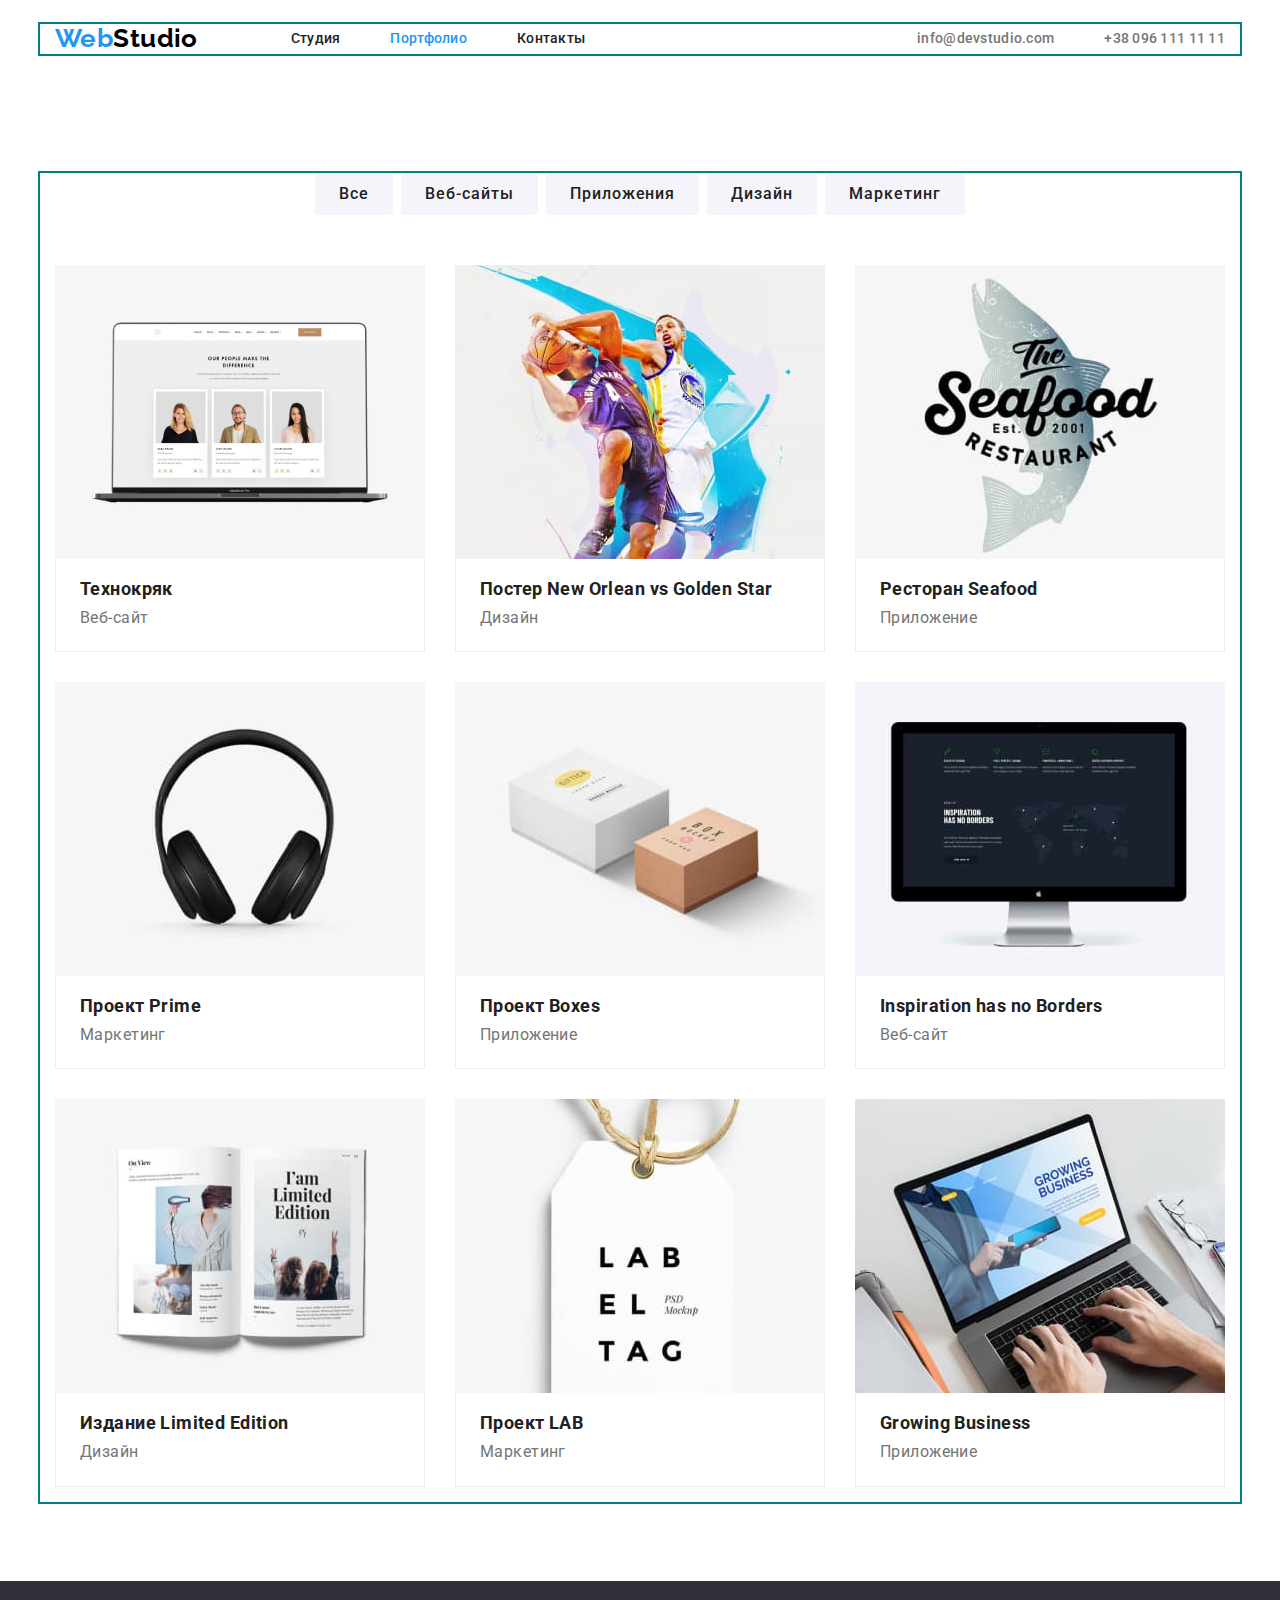
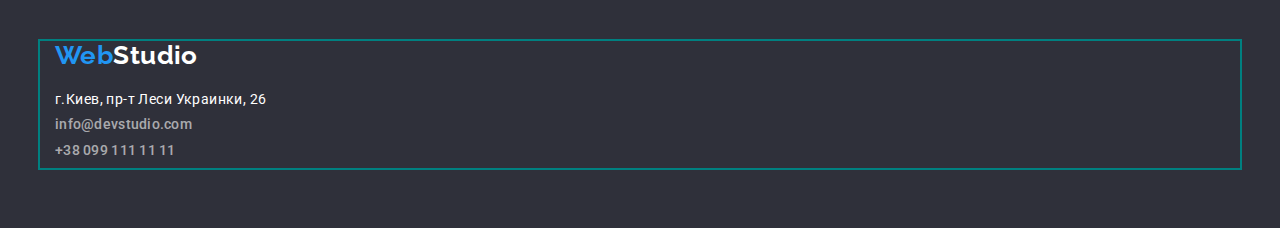
==== commit 7375636a: "features done, portfolio fixed" ====
--- a/portfolio.html
+++ b/portfolio.html
@@ -41,7 +41,7 @@
             </div>
         </header>
         <main>
-            <section class="projects">
+            <section class="section projects">
                 <div class="container">
                     <h1 class="visually-hidden">Проекты</h1>
                     <ul class="list projects-list">
@@ -64,8 +64,11 @@
                                     src="./images/project1.jpg" alt="Сайт
                                     Технокряк"
                                     class="projects-img" width="370">
-                                <h2 class="projects-name-link section-subtitle">Технокряк</h2>
-                                <p class="projects-type-link subtitle-text">Веб-сайт</p>
+                                <div class="projects-content">
+                                    <h2 class="projects-name-link
+                                        section-subtitle">Технокряк</h2>
+                                    <p class="projects-type-link subtitle-text">Веб-сайт</p>
+                                </div>
                             </a>
 
                         </li>
@@ -77,10 +80,13 @@
                                     New Orlean vs
                                     Golden Star"
                                     class="projects-img" width="370">
-                                <h2 class="projects-name-link section-subtitle">Постер
-                                    New Orlean vs
-                                    Golden Star</h2>
-                                <p class="projects-type-link subtitle-text">Дизайн</p>
+                                <div class="projects-content">
+                                    <h2 class="projects-name-link
+                                        section-subtitle">Постер
+                                        New Orlean vs
+                                        Golden Star</h2>
+                                    <p class="projects-type-link subtitle-text">Дизайн</p>
+                                </div>
                             </a>
                         </li>
                         <li class="item projects-item-wrap">
@@ -88,9 +94,12 @@
                                     src="./images/project3.jpg" alt="Ресторан
                                     Seafood"
                                     class="projects-img" width="370">
-                                <h2 class="projects-name-link section-subtitle">Ресторан
-                                    Seafood</h2>
-                                <p class="projects-type-link subtitle-text">Приложение</p>
+                                <div class="projects-content">
+                                    <h2 class="projects-name-link
+                                        section-subtitle">Ресторан
+                                        Seafood</h2>
+                                    <p class="projects-type-link subtitle-text">Приложение</p>
+                                </div>
                             </a>
                         </li>
                         <li class="item projects-item-wrap">
@@ -98,18 +107,24 @@
                                     src="./images/project4.jpg" alt="Наушники,
                                     проект Prime"
                                     class="projects-img" width="370">
-                                <h2 class="projects-name-link section-subtitle">Проект
-                                    Prime</h2>
-                                <p class="projects-type-link subtitle-text">Маркетинг</p>
+                                <div class="projects-content">
+                                    <h2 class="projects-name-link
+                                        section-subtitle">Проект
+                                        Prime</h2>
+                                    <p class="projects-type-link subtitle-text">Маркетинг</p>
+                                </div>
                             </a>
                         </li>
                         <li class="item projects-item-wrap">
                             <a href="" class="link"><img
                                     src="./images/project5.jpg" alt="Boxes"
                                     class="projects-img" width="370">
-                                <h2 class="projects-name-link section-subtitle">Проект
-                                    Boxes</h2>
-                                <p class="projects-type-link subtitle-text">Приложение</p>
+                                <div class="projects-content">
+                                    <h2 class="projects-name-link
+                                        section-subtitle">Проект
+                                        Boxes</h2>
+                                    <p class="projects-type-link subtitle-text">Приложение</p>
+                                </div>
                             </a>
                         </li>
                         <li class="item projects-item-wrap">
@@ -119,10 +134,13 @@
                                     Inspiration has no
                                     Borders"
                                     class="projects-img" width="370">
-                                <h2 class="projects-name-link section-subtitle">Inspiration
-                                    has no
-                                    Borders</h2>
-                                <p class="projects-type-link subtitle-text">Веб-сайт</p>
+                                <div class="projects-content">
+                                    <h2 class="projects-name-link
+                                        section-subtitle">Inspiration
+                                        has no
+                                        Borders</h2>
+                                    <p class="projects-type-link subtitle-text">Веб-сайт</p>
+                                </div>
                             </a>
                         </li>
                         <li class="item projects-item-wrap">
@@ -132,10 +150,13 @@
                                     Limited
                                     Edition"
                                     class="projects-img" width="370">
-                                <h2 class="projects-name-link section-subtitle">Издание
-                                    Limited
-                                    Edition</h2>
-                                <p class="projects-type-link subtitle-text">Дизайн</p>
+                                <div class="projects-content">
+                                    <h2 class="projects-name-link
+                                        section-subtitle">Издание
+                                        Limited
+                                        Edition</h2>
+                                    <p class="projects-type-link subtitle-text">Дизайн</p>
+                                </div>
                             </a>
                         </li>
                         <li class="item projects-item-wrap">
@@ -145,9 +166,12 @@
                                     mock
                                     up"
                                     class="projects-img" width="370">
-                                <h2 class="projects-name-link section-subtitle">Проект
-                                    LAB</h2>
-                                <p class="projects-type-link subtitle-text">Маркетинг</p>
+                                <div class="projects-content">
+                                    <h2 class="projects-name-link
+                                        section-subtitle">Проект
+                                        LAB</h2>
+                                    <p class="projects-type-link subtitle-text">Маркетинг</p>
+                                </div>
                             </a>
                         </li>
                         <li class="item projects-item-wrap">
@@ -156,9 +180,13 @@
                                     src="./images/project9.jpg" alt="Приложение
                                     Growing Business"
                                     class="projects-img" width="370">
-                                <h2 class="projects-name-link section-subtitle">Growing
-                                    Business</h2>
-                                <p class="projects-type-link subtitle-text">Приложение</p>
+                                <div class="projects-content">
+                                    <h2 class="projects-name-link
+                                        section-subtitle">Growing
+                                        Business</h2>
+                                    <p class="projects-type-link subtitle-text">Приложение</p>
+                                </div>
+
                             </a>
                         </li>
                     </ul>
--- a/css/styles.css
+++ b/css/styles.css
@@ -39,11 +39,11 @@
 }
 
 .container {
-  width: 1230px;
+  width: 1200px;
   padding-right: 15px;
   padding-left: 15px;
   margin: 0 auto;
-  /* outline: 2px solid tomato; */
+  outline: 2px solid teal;
 }
 
 .list {
@@ -195,12 +195,14 @@
 /* section */
 .section {
   padding-bottom: 94px;
+  padding-top: 94px;
 }
 
 .section-title {
   font-weight: 700;
   font-size: 36px;
   line-height: 1.16;
+  text-align: center;
 }
 
 .section-subtitle {
@@ -214,13 +216,29 @@
 }
 
 /* FEATURES */
+.features {
+  padding-top: 0;
+}
+
 .features-title {
   margin-bottom: 50px;
 }
 
+.features-wrap {
+  display: flex;
+  margin-right: -15px;
+  margin-left: -15px;
+}
+
+.features-item {
+  width: calc((100% - 60px) / 3);
+  margin-right: 15px;
+  margin-left: 15px;
+}
+
 /* ADVANTAGES */
 .advantages {
-  padding-top: 94px;
+  /* padding-top: 94px; */
 }
 
 .advantages-descr {
@@ -232,9 +250,11 @@
 .team {
   background-color: #f5f4fa;
 }
+.team-wrap {
+  display: flex;
+}
 
 .team-title {
-  padding-top: 94px;
   padding-bottom: 50px;
 }
 
@@ -287,12 +307,14 @@
 .current-page-link {
   color: var(--accent-color);
 }
+.projects {
+  /* background-color: teal; */
+}
 
 .projects-list {
   display: flex;
   justify-content: center;
 
-  margin-top: 94px;
   margin-bottom: 50px;
 }
 
@@ -316,10 +338,11 @@
 }
 
 .projects-img {
-  padding-bottom: 20px;
+  /* padding-bottom: 20px; */
 }
 
 .projects-name-link {
+  font-size: 18px;
   padding-bottom: 4px;
   color: var(--primary-text-color);
 }
@@ -330,6 +353,7 @@
 }
 
 .projects-type-link {
+  font-size: 16px;
   color: var(--secondary-text-color);
 }
 
@@ -345,7 +369,13 @@
 }
 
 .projects-item-wrap {
-  width: 370px;
+  width: calc ((100% - 60px)/3);
   margin: 15px;
-  padding-bottom: 94px;
-}
+  /* border: 1px solid #eeeeee; */
+}
+
+.projects-content {
+  border: 1px solid #eeeeee;
+  border-top: none;
+  padding: 20px 24px;
+}
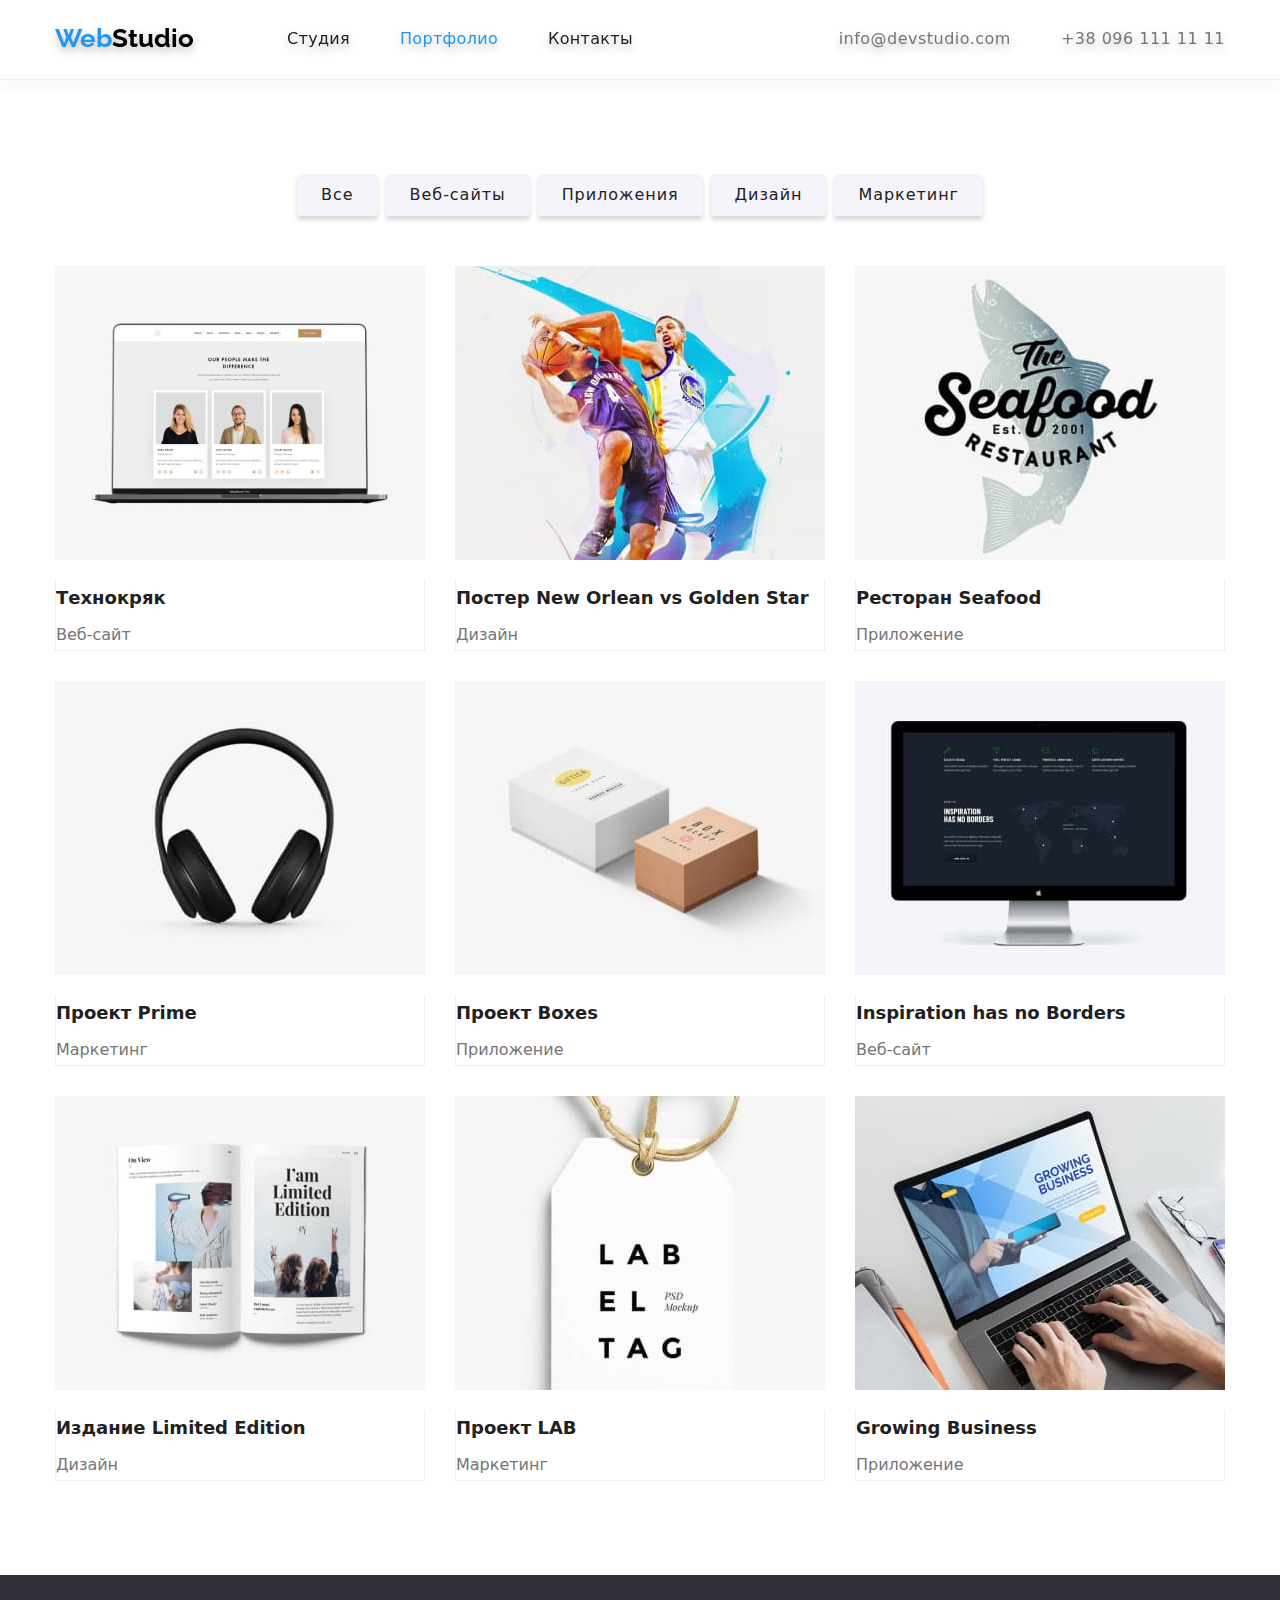
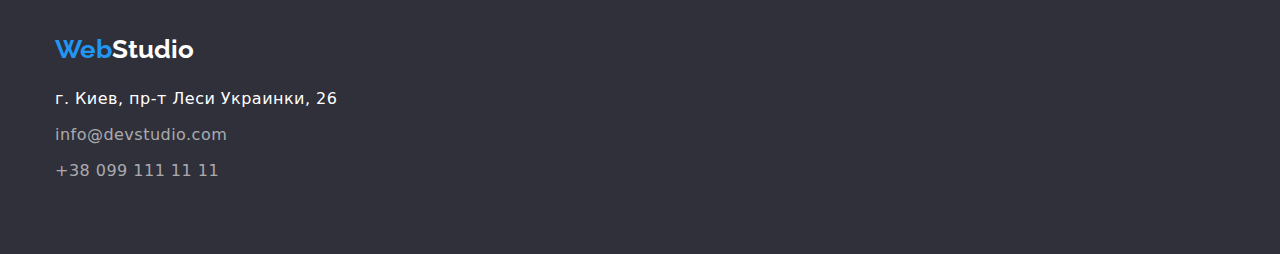
==== commit 902e1991: "1 and 2 homework fixed some changes in 3rd hw" ====
--- a/portfolio.html
+++ b/portfolio.html
@@ -198,7 +198,12 @@
                 <a class="logo logo-white" href=""> <span class="web">Web</span>Studio</a>
                 <address class="address">
                     <ul class="list footer-list">
-                        <li class="address-item"> г.Киев, пр-т Леси Украинки, 26</li>
+                        <li class="address-item"> <a class="link contacts-link
+                                address-link"
+                                href="https://www.google.com/maps/place/%D0%B1%D1%83%D0%BB.+%D0%9B%D0%B5%D1%81%D0%B8+%D0%A3%D0%BA%D1%80%D0%B0%D0%B8%D0%BD%D0%BA%D0%B8,+26,+%D0%9A%D0%B8%D0%B5%D0%B2,+02000/@50.4265807,30.5361971,17z/data=!3m1!4b1!4m5!3m4!1s0x40d4cf0e033ecbe9:0x57a4dffefec77da0!8m2!3d50.4265807!4d30.5383859">г.
+                                Киев,
+                                пр-т Леси
+                                Украинки, 26</a></li>
                         <li class="address-item"><a class="contacts-link-white
                                 contacts-link link"
                                 href="mailto:info@devstudio.com">info@devstudio.com</a></li>
--- a/css/styles.css
+++ b/css/styles.css
@@ -11,11 +11,10 @@
   --background-section-color: #2f303a;
 }
 
-.page {
+.body {
   font-family: "Roboto", sans-serif;
   letter-spacing: 0.03em;
   font-size: 14px;
-
   color: var(--primary-text-color);
 }
 
@@ -29,7 +28,8 @@
   margin: 0;
 }
 
-ul {
+ul,
+p {
   margin: 0;
   padding: 0;
 }
@@ -43,7 +43,6 @@
   padding-right: 15px;
   padding-left: 15px;
   margin: 0 auto;
-  outline: 2px solid teal;
 }
 
 .list {
@@ -52,6 +51,28 @@
 
 .link {
   text-decoration: none;
+}
+
+.button {
+  padding: 0;
+
+  color: var(--btn-color);
+  background-color: var(--accent-color);
+  border-color: transparent;
+  box-shadow: 0px 4px 4px rgba(0, 0, 0, 0.15);
+  border-radius: 4px;
+  font-family: inherit;
+  font-weight: 700;
+  font-size: 16px;
+  line-height: 1.87;
+  letter-spacing: 0.06em;
+  cursor: pointer;
+}
+
+.button:hover,
+.button:focus {
+  color: #188ce8;
+  background-color: #fff;
 }
 
 .visually-hidden {
@@ -71,6 +92,9 @@
 .header {
   padding-top: 24px;
   padding-bottom: 25px;
+
+  border-bottom: 1px solid #ececec;
+  filter: drop-shadow(0px 4px 4px rgba(0, 0, 0, 0.25));
 }
 
 .header-container {
@@ -89,10 +113,6 @@
 .header-item:not(:last-child) {
   margin-right: 50px;
 }
-
-/* .header-item + .header-item {
-  margin-left: 50px;
-} */
 
 /* Logo */
 .logo {
@@ -102,8 +122,6 @@
   font-family: Raleway, sans-serif;
   font-weight: 700;
   font-size: 26px;
-
-  /* padding-left: 215px; */
 }
 
 .web {
@@ -137,8 +155,8 @@
 .contacts-link {
   color: var(--secondary-text-color);
   font-weight: 500;
-  line-height: 1.14;
-  letter-spacing: 0.02em;
+  line-height: 1.71;
+  letter-spacing: 0.03em;
 }
 
 .contacts-item + .contacts-item {
@@ -152,44 +170,30 @@
 
 /* Hero */
 .hero {
+  padding-top: 200px;
+  padding-bottom: 200px;
+
   background-color: var(--background-section-color);
   text-align: center;
-
-  padding-top: 200px;
-  padding-bottom: 200px;
 }
 
 .hero-title {
+  width: 696px;
+  margin-left: auto;
+  margin-right: auto;
+  margin-bottom: 30px;
+
   color: #ffffff;
-
   font-weight: 900;
   font-size: 44px;
   line-height: 1.36;
   text-align: center;
   letter-spacing: 0.06em;
   text-transform: uppercase;
-
-  margin-bottom: 30px;
-}
-
-.button {
-  color: var(--btn-color);
-  background-color: var(--accent-color);
-  border-color: transparent;
-
-  font-family: inherit;
-  font-weight: 700;
-  font-size: 16px;
-  line-height: 1.87;
-  letter-spacing: 0.06em;
-
-  cursor: pointer;
-}
-
-.button:hover,
-.button:focus {
-  color: #188ce8;
-  background-color: #fff;
+}
+
+.hero-btn {
+  padding-top: 30px;
 }
 
 /* section */
@@ -206,11 +210,13 @@
 }
 
 .section-subtitle {
+  margin-bottom: 10px;
+
   font-weight: 700;
   line-height: 1.16;
-  padding-bottom: 10px;
 }
 .subtitle-text {
+  font-size: 14px;
   line-height: 1.71;
   color: var(--secondary-text-color);
 }
@@ -226,23 +232,33 @@
 
 .features-wrap {
   display: flex;
-  margin-right: -15px;
-  margin-left: -15px;
 }
 
 .features-item {
-  width: calc((100% - 60px) / 3);
-  margin-right: 15px;
-  margin-left: 15px;
+  width: calc((100% - 90px) / 3);
+}
+
+.features-item:not(:last-child) {
+  margin-right: 30px;
 }
 
 /* ADVANTAGES */
-.advantages {
-  /* padding-top: 94px; */
-}
 
 .advantages-descr {
+  font-size: 14px;
   text-transform: uppercase;
+}
+
+.advantages-list {
+  display: flex;
+}
+
+.advantages-item {
+  width: calc((100% - 120px) / 4);
+}
+
+.advantages-item:not(:last-child) {
+  margin-right: 30px;
 }
 
 /* TEAM */
@@ -254,16 +270,27 @@
   display: flex;
 }
 
+.team-item {
+  width: calc((100% - 120px) / 4);
+}
+
+.team-item:not(:last-child) {
+  margin-right: 30px;
+}
+
 .team-title {
-  padding-bottom: 50px;
+  margin-bottom: 50px;
 }
 
 .team-container {
-  background-color: #fff;
-  width: 270px;
   padding-top: 30px;
   padding-bottom: 30px;
+
+  background-color: #fff;
   text-align: center;
+  box-shadow: 0px 1px 3px rgba(0, 0, 0, 0.12), 0px 1px 1px rgba(0, 0, 0, 0.14),
+    0px 2px 1px rgba(0, 0, 0, 0.2);
+  border-radius: 0px 0px 4px 4px;
 }
 
 .team-member-name {
@@ -278,16 +305,18 @@
 .footer {
   padding-top: 60px;
   padding-bottom: 60px;
+
   background-color: var(--background-section-color);
   color: #ffffff;
 }
 
 .logo-white {
   display: inline-block;
+  margin-bottom: 20px;
+  margin-right: 0;
+
   color: #ffffff;
   text-decoration: none;
-
-  margin-bottom: 20px;
 }
 
 .address {
@@ -297,24 +326,24 @@
   padding-bottom: 9px;
 }
 
+.address-link {
+  color: #ffffff;
+}
+
 .contacts-link-white {
+  padding-bottom: 9px;
+
   color: rgba(255, 255, 255, 0.6);
-
-  padding-bottom: 9px;
 }
 
 /* Projects */
 .current-page-link {
   color: var(--accent-color);
 }
-.projects {
-  /* background-color: teal; */
-}
 
 .projects-list {
   display: flex;
   justify-content: center;
-
   margin-bottom: 50px;
 }
 
@@ -323,12 +352,13 @@
 }
 
 .projects-button {
+  padding: 6px 22px;
+
   background-color: #f5f4fa;
   color: var(--primary-text-color);
   font-weight: 500;
   line-height: 1.63;
   border-radius: 4px;
-  padding: 6px 22px;
 }
 
 .projects-button:hover,
@@ -337,23 +367,17 @@
   color: var(--btn-color);
 }
 
-.projects-img {
-  /* padding-bottom: 20px; */
-}
-
 .projects-name-link {
+  margin-bottom: 4px;
+
   font-size: 18px;
-  padding-bottom: 4px;
+  line-height: 2;
   color: var(--primary-text-color);
-}
-
-.projects-name-link:hover,
-.projects-name-link:focus {
-  color: var(--accent-color);
 }
 
 .projects-type-link {
   font-size: 16px;
+  line-height: 1.87;
   color: var(--secondary-text-color);
 }
 
@@ -369,13 +393,17 @@
 }
 
 .projects-item-wrap {
-  width: calc ((100% - 60px)/3);
+  width: calc((100% - 90px) / 3);
   margin: 15px;
-  /* border: 1px solid #eeeeee; */
 }
 
 .projects-content {
+  /* padding: 20px 24px; */
+
   border: 1px solid #eeeeee;
   border-top: none;
-  padding: 20px 24px;
-}
+}
+
+.projects-img {
+  margin-bottom: 20px;
+}
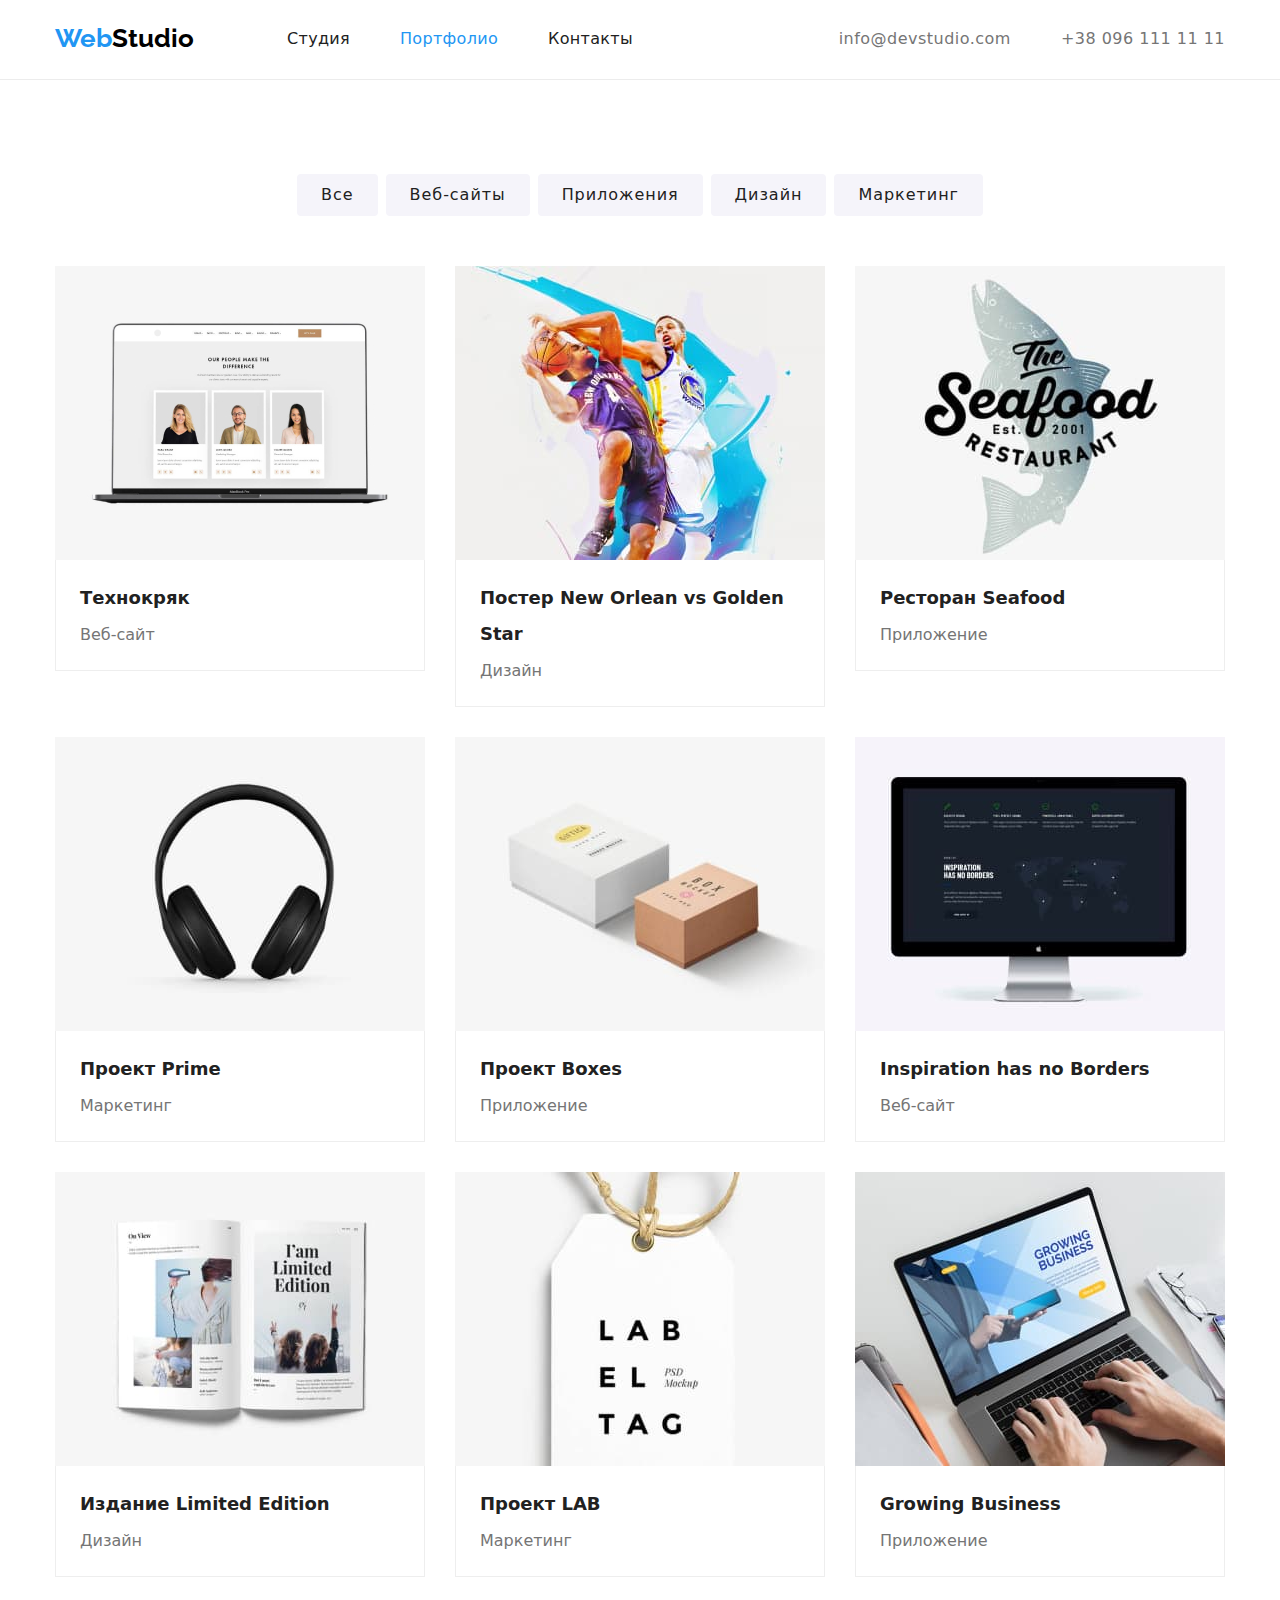
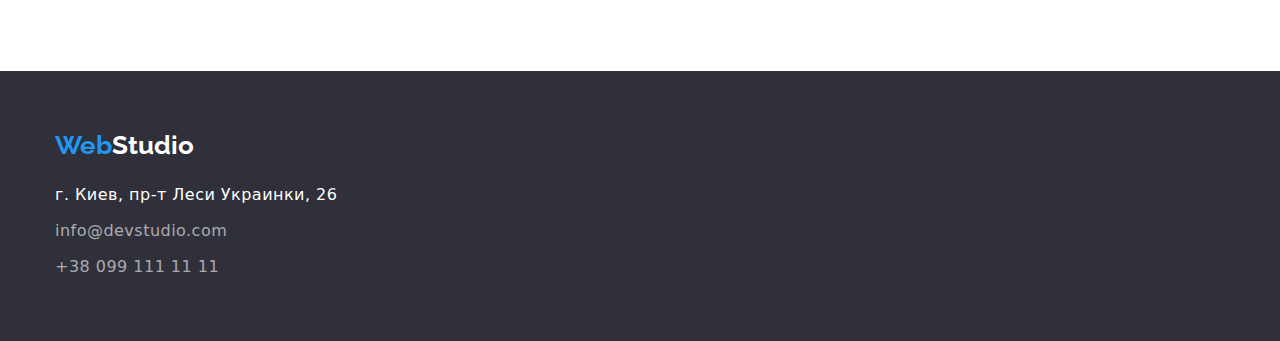
==== commit 2b3ee809: "final changes (but still need to check calc)" ====
--- a/portfolio.html
+++ b/portfolio.html
@@ -41,7 +41,7 @@
             </div>
         </header>
         <main>
-            <section class="section projects">
+            <section class="section">
                 <div class="container">
                     <h1 class="visually-hidden">Проекты</h1>
                     <ul class="list projects-list">
@@ -62,8 +62,7 @@
                             <a href="" class="link">
                                 <img
                                     src="./images/project1.jpg" alt="Сайт
-                                    Технокряк"
-                                    class="projects-img" width="370">
+                                    Технокряк" width="370">
                                 <div class="projects-content">
                                     <h2 class="projects-name-link
                                         section-subtitle">Технокряк</h2>
@@ -78,8 +77,7 @@
                                     src="./images/project2.jpg" alt="Дизайн
                                     Постер
                                     New Orlean vs
-                                    Golden Star"
-                                    class="projects-img" width="370">
+                                    Golden Star" width="370">
                                 <div class="projects-content">
                                     <h2 class="projects-name-link
                                         section-subtitle">Постер
@@ -92,8 +90,7 @@
                         <li class="item projects-item-wrap">
                             <a href="" class="link"><img
                                     src="./images/project3.jpg" alt="Ресторан
-                                    Seafood"
-                                    class="projects-img" width="370">
+                                    Seafood" width="370">
                                 <div class="projects-content">
                                     <h2 class="projects-name-link
                                         section-subtitle">Ресторан
@@ -105,8 +102,7 @@
                         <li class="item projects-item-wrap">
                             <a href="" class="link"><img
                                     src="./images/project4.jpg" alt="Наушники,
-                                    проект Prime"
-                                    class="projects-img" width="370">
+                                    проект Prime" width="370">
                                 <div class="projects-content">
                                     <h2 class="projects-name-link
                                         section-subtitle">Проект
@@ -118,7 +114,7 @@
                         <li class="item projects-item-wrap">
                             <a href="" class="link"><img
                                     src="./images/project5.jpg" alt="Boxes"
-                                    class="projects-img" width="370">
+                                    width="370">
                                 <div class="projects-content">
                                     <h2 class="projects-name-link
                                         section-subtitle">Проект
@@ -132,8 +128,7 @@
                                 <img
                                     src="./images/project6.jpg" alt="сайт
                                     Inspiration has no
-                                    Borders"
-                                    class="projects-img" width="370">
+                                    Borders" width="370">
                                 <div class="projects-content">
                                     <h2 class="projects-name-link
                                         section-subtitle">Inspiration
@@ -148,8 +143,7 @@
                                 <img
                                     src="./images/project7.jpg" alt="Издание
                                     Limited
-                                    Edition"
-                                    class="projects-img" width="370">
+                                    Edition" width="370">
                                 <div class="projects-content">
                                     <h2 class="projects-name-link
                                         section-subtitle">Издание
@@ -164,8 +158,7 @@
                                 <img
                                     src="./images/project8.jpg" alt="Lab El Tag
                                     mock
-                                    up"
-                                    class="projects-img" width="370">
+                                    up" width="370">
                                 <div class="projects-content">
                                     <h2 class="projects-name-link
                                         section-subtitle">Проект
@@ -178,8 +171,7 @@
                             <a href="" class="link">
                                 <img
                                     src="./images/project9.jpg" alt="Приложение
-                                    Growing Business"
-                                    class="projects-img" width="370">
+                                    Growing Business" width="370">
                                 <div class="projects-content">
                                     <h2 class="projects-name-link
                                         section-subtitle">Growing
@@ -207,7 +199,7 @@
                         <li class="address-item"><a class="contacts-link-white
                                 contacts-link link"
                                 href="mailto:info@devstudio.com">info@devstudio.com</a></li>
-                        <li class="address-item"><a class="contacts-link-white
+                        <li><a class="contacts-link-white
                                 contacts-link link"
                                 href="tel:+380991111111">+38
                                 099 111
--- a/css/styles.css
+++ b/css/styles.css
@@ -54,12 +54,11 @@
 }
 
 .button {
-  padding: 0;
+  padding: 10px 32px;
 
   color: var(--btn-color);
   background-color: var(--accent-color);
   border-color: transparent;
-  box-shadow: 0px 4px 4px rgba(0, 0, 0, 0.15);
   border-radius: 4px;
   font-family: inherit;
   font-weight: 700;
@@ -73,6 +72,7 @@
 .button:focus {
   color: #188ce8;
   background-color: #fff;
+  box-shadow: 0px 4px 4px rgba(0, 0, 0, 0.15);
 }
 
 .visually-hidden {
@@ -94,7 +94,6 @@
   padding-bottom: 25px;
 
   border-bottom: 1px solid #ececec;
-  filter: drop-shadow(0px 4px 4px rgba(0, 0, 0, 0.25));
 }
 
 .header-container {
@@ -322,18 +321,16 @@
 .address {
   font-style: normal;
 }
-.address-item {
-  padding-bottom: 9px;
-}
-
 .address-link {
   color: #ffffff;
 }
 
 .contacts-link-white {
-  padding-bottom: 9px;
-
   color: rgba(255, 255, 255, 0.6);
+}
+
+.address-item {
+  margin-bottom: 9px;
 }
 
 /* Projects */
@@ -381,11 +378,6 @@
   color: var(--secondary-text-color);
 }
 
-.projects-type-link:hover,
-.projects-type-link:focus {
-  color: var(--accent-color);
-}
-
 .projects-wrap {
   display: flex;
   flex-wrap: wrap;
@@ -398,12 +390,8 @@
 }
 
 .projects-content {
-  /* padding: 20px 24px; */
+  padding: 20px 24px;
 
   border: 1px solid #eeeeee;
   border-top: none;
 }
-
-.projects-img {
-  margin-bottom: 20px;
-}
